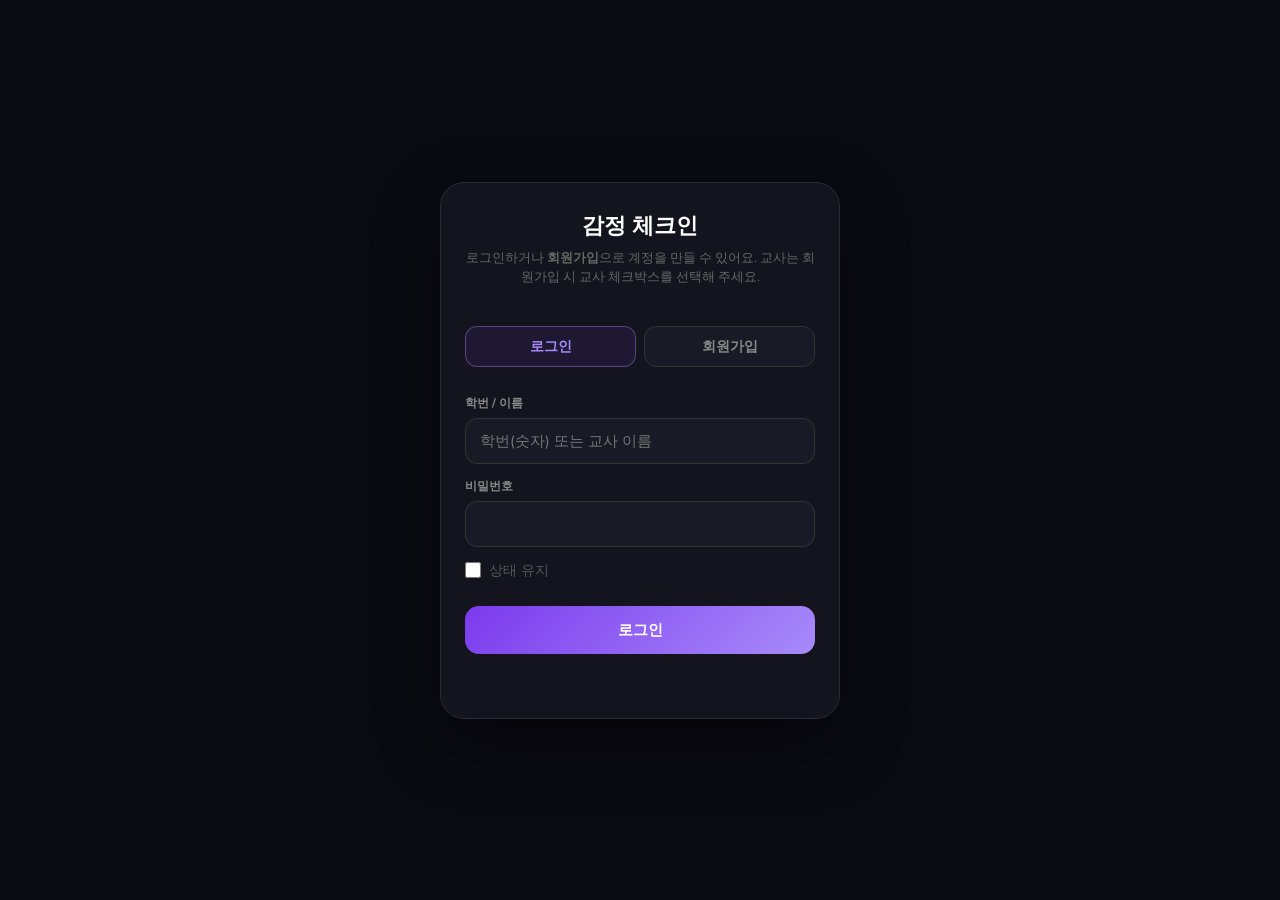
==== teacher.html @ f8d58cb2 "전체 공지하기(브로드캐스트) 기능 완전 제거 - teacher.html: 전체 공지하기 탭·패널·모바일 탭 제거 - index.html: 학생 앱 배너 HTML 제거 - stora" ====
<!DOCTYPE html>
<html lang="ko" class="teacher-page">
<head>
  <meta charset="UTF-8">
  <meta name="viewport" content="width=device-width, initial-scale=1.0, viewport-fit=cover">
  <title>교사 대시보드 - 감정 체크인</title>
  <link rel="icon" href="data:image/svg+xml,%3Csvg xmlns='http://www.w3.org/2000/svg' viewBox='0 0 32 32'%3E%3Ctext y='26' font-size='24'%3E📊%3C/text%3E%3C/svg%3E">
  <script>
    (function () {
      try {
        if (localStorage.getItem('emotion-checkin-teacher-theme') === 'light') {
          document.documentElement.setAttribute('data-teacher-theme', 'light');
        }
      } catch (e) {}
    })();
  </script>
  <link rel="stylesheet" href="css/components.css">
  <link rel="stylesheet" href="css/teacher-base.css">
  <link rel="stylesheet" href="css/teacher-responsive.css">
  <link rel="stylesheet" href="css/teacher-insight.css">
  <link rel="stylesheet" href="css/teacher-auth.css">
  <link rel="stylesheet" href="css/teacher-shell.css">
  <link rel="stylesheet" href="css/teacher-theme-light.css">
</head>
<body class="teacher-body">

  <div id="teacher-auth-gate" class="teacher-auth-gate">
    <div class="teacher-auth-card">
      <h1 class="teacher-auth-title">교사 대시보드</h1>
      <p class="teacher-auth-lead">교사 전용 계정으로 로그인하세요. 처음이면 <strong>회원가입</strong>으로 계정을 만든 뒤 로그인해 주세요.</p>
      <p id="teacher-auth-post-delete-hint" class="teacher-auth-msg" hidden></p>
      <div class="teacher-auth-tabs">
        <button type="button" class="teacher-auth-tab active" id="teacher-tab-login">로그인</button>
        <button type="button" class="teacher-auth-tab" id="teacher-tab-signup">회원가입</button>
      </div>
      <form id="form-teacher-login" class="teacher-auth-form" autocomplete="on">
        <label class="teacher-auth-label" for="teacher-login-userid">학번</label>
        <input class="teacher-auth-input" id="teacher-login-userid" autocomplete="username" inputmode="numeric" pattern="\d*" required>
        <label class="teacher-auth-label" for="teacher-login-password">비밀번호</label>
        <input class="teacher-auth-input" type="password" id="teacher-login-password" autocomplete="current-password" required>
        <button type="submit" class="teacher-auth-submit">로그인</button>
        <p id="teacher-auth-error-login" class="teacher-auth-msg teacher-auth-msg--error"></p>
      </form>
      <form id="form-teacher-signup" class="teacher-auth-form" style="display:none;" autocomplete="on">
        <label class="teacher-auth-label" for="teacher-signup-name">이름</label>
        <input class="teacher-auth-input" id="teacher-signup-name" maxlength="30" placeholder="예: 김선생" required>
        <label class="teacher-auth-label" for="teacher-signup-userid">학번</label>
        <input class="teacher-auth-input" id="teacher-signup-userid" maxlength="20" autocomplete="username" inputmode="numeric" pattern="\d*" placeholder="숫자만 입력" required>
        <label class="teacher-auth-label" for="teacher-signup-password">비밀번호 <span class="teacher-auth-hint">(6자 이상)</span></label>
        <input class="teacher-auth-input" type="password" id="teacher-signup-password" autocomplete="new-password" required>
        <label class="teacher-auth-label" for="teacher-signup-password2">비밀번호 확인</label>
        <input class="teacher-auth-input" type="password" id="teacher-signup-password2" autocomplete="new-password" required>
        <button type="submit" class="teacher-auth-submit">회원가입</button>
        <p id="teacher-auth-error-signup" class="teacher-auth-msg teacher-auth-msg--error"></p>
      </form>
    </div>
  </div>

  <div id="teacher-app-shell" class="teacher-app-shell" style="display:none;">

  <div class="teacher-app-layout">

  <header class="teacher-header">
    <div class="header-inner">
      <div>
        <h1 class="header-title">📊 감정 체크인 대시보드</h1>
        <p class="header-sub"><span id="teacher-session-label"></span><span id="teacher-class-label">2학년 3반</span> · <span id="today-date"></span></p>
        <p class="header-sync teacher-header-sync--desk">같은 브라우저의 학생 창·탭과 실시간 연동</p>
      </div>
      <div class="header-actions teacher-header-actions--desk">
        <a href="index.html" target="_blank" rel="noopener noreferrer" class="back-btn">학생 앱 ↗ 새 창</a>
      </div>
    </div>
  </header>

  <nav class="teacher-desk-tabs" aria-label="교사 메뉴 (PC)">
    <button type="button" class="teacher-desk-tab is-active" data-teacher-tab="individual" id="teacher-desk-tab-individual">학생별 보기</button>
    <button type="button" class="teacher-desk-tab" data-teacher-tab="group" id="teacher-desk-tab-group">학급 전체보기</button>
    <button type="button" class="teacher-desk-tab" data-teacher-tab="settings" id="teacher-desk-tab-settings">설정</button>
  </nav>

  <section class="summary-section teacher-summary-desk" aria-label="학급 요약">
    <div class="summary-card">
      <div class="summary-icon">👥</div>
      <div class="summary-num" data-summary-field="total">0</div>
      <div class="summary-lbl">전체 학생</div>
    </div>
    <div class="summary-card">
      <div class="summary-icon">✅</div>
      <div class="summary-num" data-summary-field="checked">0</div>
      <div class="summary-lbl">오늘 기록</div>
    </div>
    <div class="summary-card alert-card">
      <div class="summary-icon">⚠️</div>
      <div class="summary-num" data-summary-field="alert">0</div>
      <div class="summary-lbl">관심 필요</div>
    </div>
    <div class="summary-card">
      <div class="summary-icon">😊</div>
      <div class="summary-num" data-summary-field="top-emo">-</div>
      <div class="summary-lbl">오늘 최다 감정</div>
    </div>
  </section>

  <div class="teacher-panels">

    <div class="teacher-panel is-active" data-teacher-panel="individual" id="teacher-panel-individual">
      <main class="main-content">
        <section class="student-list-section">
          <div class="section-header">
            <h2 class="section-title">학생별 목록</h2>
            <select class="filter-select" id="filter-emo" onchange="filterStudents(this.value)">
              <option value="all">전체</option>
              <option value="😊">😊 기분 좋음</option>
              <option value="😐">😐 보통</option>
              <option value="😢">😢 슬픔</option>
              <option value="😡">😡 화남</option>
              <option value="😴">😴 피곤함</option>
              <option value="none">미기록</option>
            </select>
          </div>
          <p class="teacher-student-list-hint">학생 줄을 누르면 오른쪽에 상세·기록이 열려요 (모바일은 아래 시트)</p>
          <div class="student-list" id="student-list"></div>
        </section>

        <section class="detail-panel" id="detail-panel">
          <div class="detail-empty" id="detail-empty">
            <p>👈 학생을 선택하면<br>상세·기록이 나와요</p>
          </div>
          <div class="detail-content" id="detail-content" style="display:none;">
            <button type="button" class="detail-back-to-list" id="btn-back-to-student-list" aria-label="학생별 목록으로 돌아가기">← 학생별 목록</button>
            <div class="detail-header">
              <div class="detail-avatar" id="d-avatar">😊</div>
              <div>
                <h3 class="detail-name" id="d-name">-</h3>
                <p class="detail-meta" id="d-meta">-</p>
              </div>
            </div>
            <button type="button" class="insight-btn" id="btn-open-insight">📈 감정 그래프·달력 보기</button>
            <div class="detail-today">
              <p class="detail-section-lbl">오늘 감정</p>
              <div class="today-badge" id="d-today-badge">
                <span id="d-today-emo">-</span>
                <span id="d-today-label">-</span>
              </div>
              <p class="detail-record-at" id="d-today-recorded-at" hidden></p>
              <p class="detail-note" id="d-today-note"></p>
            </div>
            <div class="detail-week">
              <p class="detail-section-lbl">이번 주 감정</p>
              <div class="week-emo-row" id="d-week-row"></div>
            </div>
            <div class="detail-history">
              <p class="detail-section-lbl">최근 기록</p>
              <div id="d-history-list"></div>
            </div>
          </div>
        </section>
      </main>
    </div>

    <div class="teacher-panel" data-teacher-panel="group" id="teacher-panel-group">
      <div class="teacher-group-inner">
        <section class="summary-section teacher-summary-mobile" aria-label="학급 요약">
          <div class="summary-card">
            <div class="summary-icon">👥</div>
            <div class="summary-num" data-summary-field="total">0</div>
            <div class="summary-lbl">전체 학생</div>
          </div>
          <div class="summary-card">
            <div class="summary-icon">✅</div>
            <div class="summary-num" data-summary-field="checked">0</div>
            <div class="summary-lbl">오늘 기록</div>
          </div>
          <div class="summary-card alert-card">
            <div class="summary-icon">⚠️</div>
            <div class="summary-num" data-summary-field="alert">0</div>
            <div class="summary-lbl">관심 필요</div>
          </div>
          <div class="summary-card">
            <div class="summary-icon">😊</div>
            <div class="summary-num" data-summary-field="top-emo">-</div>
            <div class="summary-lbl">오늘 최다 감정</div>
          </div>
        </section>
        <h2 class="teacher-group-page-title">학급 전체보기</h2>
        <p class="teacher-group-page-lead">오늘 체크인 기준으로 학급 감정을 한눈에 볼 수 있어요.</p>
        <section class="teacher-group-chart-section" aria-label="오늘 감정 분포">
          <h3 class="teacher-group-section-heading">오늘 감정 분포</h3>
          <div id="teacher-group-chart" class="teacher-group-chart"></div>
        </section>
        <h3 class="teacher-group-section-heading teacher-group-list-heading">학생별 오늘 상태</h3>
        <p class="teacher-group-grid-hint">이름을 누르면 학생별 보기로 이동해요.</p>
        <div id="teacher-group-list" class="teacher-group-list" role="list"></div>
      </div>
    </div>


    <div class="teacher-panel" data-teacher-panel="settings" id="teacher-panel-settings">
      <div class="teacher-settings-inner">
        <h2 class="teacher-settings-title">설정</h2>
        <p class="teacher-settings-lead">화면·계정·학생 데이터를 관리해요. 아래에서 섹션을 고르세요.</p>
        <nav class="teacher-settings-subnav teacher-settings-subnav--segmented" aria-label="설정 하위 메뉴">
          <button type="button" class="teacher-settings-subtab is-active" data-settings-sub="app" id="teacher-settings-sub-app">앱 환경</button>
          <button type="button" class="teacher-settings-subtab" data-settings-sub="accounts" id="teacher-settings-sub-accounts">학생 계정 생성</button>
          <button type="button" class="teacher-settings-subtab" data-settings-sub="roster" id="teacher-settings-sub-roster">명단 관리</button>
        </nav>

        <div class="teacher-settings-subpanel is-active" data-settings-panel="app" id="teacher-settings-panel-app">
          <div class="teacher-settings-card teacher-settings-card--spacious">
            <p class="teacher-settings-row-title">화면 모드</p>
            <div class="teacher-settings-toggle-row">
              <span class="teacher-settings-toggle-lbl">다크 모드</span>
              <div class="toggle on" id="teacher-settings-dark-toggle" role="switch" aria-checked="true" aria-label="다크 모드"></div>
            </div>
          </div>
          <div class="teacher-settings-card teacher-settings-card--spacious">
            <p class="teacher-settings-row-title">계정</p>
            <button type="button" class="broadcast-btn ghost teacher-settings-fullbtn" id="teacher-settings-logout">로그아웃</button>
            <p class="teacher-settings-sub" style="margin-top:16px;">계정을 지우면 이 브라우저의 <strong>교사 계정·학급·명단 수정·공지</strong>가 함께 없어져요. 학생 앱의 다른 학생 계정·기록은 그대로예요.</p>
            <label class="teacher-roster-label" for="teacher-delete-account-password" style="margin-top:12px;">비밀번호 확인</label>
            <input type="password" class="teacher-roster-input" id="teacher-delete-account-password" autocomplete="current-password" placeholder="현재 비밀번호" style="max-width:320px;">
            <button type="button" class="broadcast-btn ghost teacher-settings-fullbtn" id="teacher-delete-account-btn" style="margin-top:12px;border-color:#f87171;color:#fca5a5;">교사 계정 영구 삭제</button>
            <p id="teacher-delete-account-msg" class="teacher-auth-msg teacher-auth-msg--error" style="margin-top:10px;"></p>
          </div>
          <div class="teacher-settings-card teacher-settings-card--spacious">
            <p class="teacher-settings-row-title">앱</p>
            <a href="index.html" target="_blank" rel="noopener noreferrer" class="back-btn teacher-settings-fullbtn">학생 앱 열기 ↗</a>
            <p class="teacher-settings-sub teacher-settings-version">버전 1.0.0</p>
          </div>
        </div>

        <div class="teacher-settings-subpanel" data-settings-panel="accounts" id="teacher-settings-panel-accounts">
          <h3 class="teacher-manage-title teacher-settings-section-title">학생 계정 생성</h3>
          <p class="teacher-manage-hint">학생 앱에서 쓸 학번·비밀번호와 프로필을 정합니다. 저장은 이 브라우저에만 되며, 학생 앱과 같은 브라우저를 쓰면 바로 로그인할 수 있어요.</p>
          <div class="teacher-manage-card teacher-manage-card--spacious">
            <form id="form-teacher-create-student-account" class="teacher-roster-form teacher-settings-form" autocomplete="off">
              <div class="teacher-field teacher-field--full">
                <label class="teacher-roster-label" for="teacher-acct-name">이름 <span class="teacher-roster-req">*</span></label>
                <input class="teacher-roster-input" id="teacher-acct-name" maxlength="30" placeholder="홍길동" required>
              </div>
              <div class="teacher-settings-field-grid teacher-settings-field-grid--2">
                <div class="teacher-field">
                  <label class="teacher-roster-label" for="teacher-acct-grade">학년 <span class="teacher-roster-req">*</span></label>
                  <input class="teacher-roster-input" id="teacher-acct-grade" maxlength="40" placeholder="예: 2학년" required>
                </div>
                <div class="teacher-field">
                  <label class="teacher-roster-label" for="teacher-acct-class">반 <span class="teacher-roster-req">*</span></label>
                  <input class="teacher-roster-input" id="teacher-acct-class" maxlength="20" placeholder="예: 3반" required>
                </div>
              </div>
              <div class="teacher-field teacher-field--full">
                <label class="teacher-roster-label" for="teacher-acct-student-number">번호(자리·출석번호) <span class="teacher-roster-req">*</span> <span class="teacher-roster-opt">학년·반을 정한 뒤, 반에서 쓰는 번호예요.</span></label>
                <input class="teacher-roster-input" id="teacher-acct-student-number" maxlength="20" placeholder="예: 15 또는 15번" required>
              </div>
              <div class="teacher-field teacher-field--full">
                <label class="teacher-roster-label" for="teacher-acct-userid">학번 <span class="teacher-roster-req">*</span></label>
                <input class="teacher-roster-input" id="teacher-acct-userid" maxlength="20" autocomplete="username" inputmode="numeric" pattern="\d*" placeholder="숫자만 입력" required>
              </div>
              <div class="teacher-settings-field-grid teacher-settings-field-grid--2">
                <div class="teacher-field">
                  <label class="teacher-roster-label" for="teacher-acct-password">비밀번호 <span class="teacher-roster-req">*</span> <span class="teacher-roster-opt">(6자 이상)</span></label>
                  <input class="teacher-roster-input" type="password" id="teacher-acct-password" autocomplete="new-password" required>
                </div>
                <div class="teacher-field">
                  <label class="teacher-roster-label" for="teacher-acct-password2">비밀번호 확인 <span class="teacher-roster-req">*</span></label>
                  <input class="teacher-roster-input" type="password" id="teacher-acct-password2" autocomplete="new-password" required>
                </div>
              </div>
              <p id="teacher-acct-error" class="teacher-auth-msg teacher-auth-msg--error" role="status"></p>
              <div class="teacher-roster-actions teacher-roster-actions--end">
                <button type="submit" class="broadcast-btn" id="teacher-acct-submit">계정 만들기</button>
              </div>
            </form>
          </div>
        </div>

        <div class="teacher-settings-subpanel" data-settings-panel="roster" id="teacher-settings-panel-roster">
          <nav class="teacher-settings-subnav teacher-settings-subnav--segmented teacher-roster-subnav" aria-label="명단 관리 하위 메뉴">
            <button type="button" class="teacher-settings-subtab is-active" data-roster-sub="class-room" id="teacher-roster-sub-class">학급 생성</button>
            <button type="button" class="teacher-settings-subtab" data-roster-sub="roster" id="teacher-roster-sub-roster">명단</button>
          </nav>

          <div class="teacher-roster-subpanel is-active" data-roster-panel="class-room" id="teacher-roster-panel-class-room">
            <div class="teacher-settings-card teacher-settings-card--spacious teacher-class-room-card">
              <p class="teacher-settings-row-title">학급 만들기</p>
              <p class="teacher-settings-sub">학급 이름과 <strong>6자리 코드</strong>가 생겨요. 코드를 학생에게 알려 주면, 학생 앱 <strong>설정</strong>에서 같은 코드로 연결할 수 있어요. (데이터는 이 브라우저에만 있어요 — 선생님·학생 창을 <strong>같은 브라우저</strong>로 쓰는 경우에만 맞아요.)</p>
              <div id="teacher-class-room-create">
                <label class="teacher-roster-label" for="teacher-class-name-input">학급 이름</label>
                <input class="teacher-roster-input" id="teacher-class-name-input" maxlength="40" placeholder="예: 2학년 3반" autocomplete="off">
                <div class="teacher-roster-actions" style="margin-top:14px;">
                  <button type="button" class="broadcast-btn" id="teacher-class-create-btn">학급 만들기</button>
                </div>
              </div>
              <div id="teacher-class-room-active" style="display:none;">
                <p class="teacher-class-room-line"><span class="teacher-class-room-k">학급 이름</span> <strong id="teacher-class-room-name"></strong></p>
                <p class="teacher-class-room-k" style="margin-top:14px;">학급 코드</p>
                <div class="teacher-class-code-box" id="teacher-class-room-code" aria-live="polite"></div>
                <div class="teacher-class-room-actions">
                  <button type="button" class="broadcast-btn" id="teacher-class-copy-btn">코드 복사</button>
                  <button type="button" class="broadcast-btn ghost" id="teacher-class-regenerate-btn">코드 새로 만들기</button>
                  <button type="button" class="broadcast-btn ghost" id="teacher-class-remove-btn">학급 없애기</button>
                </div>
              </div>
              <p id="teacher-class-room-msg" class="teacher-auth-msg" style="margin-top:12px;"></p>
            </div>
          </div>

          <div class="teacher-roster-subpanel" data-roster-panel="roster" id="teacher-roster-panel-roster">
            <h2 class="teacher-roster-class-page-title" id="teacher-roster-class-page-title">학급 미설정</h2>
            <p class="teacher-manage-hint">교사가 추가한 학생은 이 브라우저에만 저장돼요. JSON 명단 학생은 수정하거나 대시보드에서 숨길 수 있어요. 로그인 계정이 있는 학생은 <strong>학생 계정 생성</strong> 탭에서 관리하는 것을 권장해요.</p>
            <div class="teacher-manage-card teacher-manage-card--spacious">
              <form id="teacher-roster-form" class="teacher-roster-form teacher-settings-form" autocomplete="off">
                <p class="teacher-roster-manual-heading teacher-roster-manual-heading--in-card" aria-label="수동으로 학생 추가">수동추가</p>
                <div class="teacher-field teacher-field--full">
                  <label class="teacher-roster-label" for="teacher-roster-userid">학번 <span class="teacher-roster-opt">(선택)</span></label>
                  <input class="teacher-roster-input" id="teacher-roster-userid" maxlength="20" placeholder="숫자만 입력" inputmode="numeric" pattern="\d*" autocomplete="off">
                </div>
                <div class="teacher-field teacher-field--full">
                  <label class="teacher-roster-label" for="teacher-roster-name">이름 <span class="teacher-roster-req">*</span></label>
                  <input class="teacher-roster-input" id="teacher-roster-name" maxlength="30" required placeholder="이름">
                </div>
                <div class="teacher-settings-field-grid teacher-settings-field-grid--2">
                  <div class="teacher-field">
                    <label class="teacher-roster-label" for="teacher-roster-grade">학년</label>
                    <input class="teacher-roster-input" id="teacher-roster-grade" maxlength="40" placeholder="예: 2학년">
                  </div>
                  <div class="teacher-field">
                    <label class="teacher-roster-label" for="teacher-roster-class">반</label>
                    <input class="teacher-roster-input" id="teacher-roster-class" maxlength="20" placeholder="예: 3반">
                  </div>
                </div>
                <div class="teacher-field teacher-field--full">
                  <label class="teacher-roster-label" for="teacher-roster-number">학번 <span class="teacher-roster-opt">(자리·출석번호)</span></label>
                  <input class="teacher-roster-input" id="teacher-roster-number" maxlength="20" placeholder="예: 15 또는 15번">
                </div>
                <div class="teacher-roster-actions teacher-roster-actions--end">
                  <button type="submit" class="broadcast-btn" id="teacher-roster-submit">학생 추가</button>
                  <button type="button" class="broadcast-btn ghost" id="teacher-roster-cancel-edit">취소</button>
                </div>
              </form>
            </div>
            <div style="display:flex;align-items:center;justify-content:space-between;margin-top:24px;margin-bottom:8px;">
              <h3 class="teacher-manage-subtitle" style="margin:0;">현재 명단</h3>
              <button type="button" id="teacher-roster-reset-btn" class="broadcast-btn ghost" style="border-color:#f87171;color:#fca5a5;font-size:12px;padding:6px 12px;">명단 초기화</button>
            </div>
            <div class="teacher-manage-list teacher-manage-list--spacious" id="teacher-manage-list"></div>

            <div class="teacher-manage-card teacher-manage-card--spacious" style="margin-top:20px;">
              <h3 class="teacher-manage-title teacher-settings-section-title" style="margin-bottom:14px;">학생 비밀번호 변경</h3>
              <form id="form-teacher-change-student-pw" class="teacher-roster-form teacher-settings-form" autocomplete="off">
                <div class="teacher-settings-row">
                  <label class="teacher-roster-label" for="teacher-pw-change-userid">학번 <span class="teacher-roster-req">*</span></label>
                  <input class="teacher-roster-input" id="teacher-pw-change-userid" maxlength="20" inputmode="numeric" pattern="\d*" placeholder="숫자만 입력" required>
                </div>
                <div class="teacher-settings-row">
                  <label class="teacher-roster-label" for="teacher-pw-change-name">이름 <span class="teacher-roster-req">*</span></label>
                  <input class="teacher-roster-input" id="teacher-pw-change-name" maxlength="30" placeholder="홍길동" required>
                </div>
                <div class="teacher-settings-row">
                  <label class="teacher-roster-label" for="teacher-pw-change-new">새 비밀번호 <span class="teacher-roster-req">*</span> <span class="teacher-roster-opt">(6자 이상)</span></label>
                  <input class="teacher-roster-input" type="password" id="teacher-pw-change-new" autocomplete="new-password" required>
                </div>
                <div class="teacher-settings-row">
                  <label class="teacher-roster-label" for="teacher-pw-change-new2">새 비밀번호 확인 <span class="teacher-roster-req">*</span></label>
                  <input class="teacher-roster-input" type="password" id="teacher-pw-change-new2" autocomplete="new-password" required>
                </div>
                <p id="teacher-pw-change-msg" class="teacher-auth-msg" role="status"></p>
                <div class="teacher-roster-actions teacher-roster-actions--end">
                  <button type="submit" class="broadcast-btn" id="teacher-pw-change-submit">비밀번호 변경</button>
                </div>
              </form>
            </div>
          </div>
        </div>
      </div>
    </div>

  </div><!-- /.teacher-panels -->

  <nav class="teacher-mobile-tabbar" aria-label="교사 메뉴 (모바일)">
    <button type="button" class="teacher-mtab is-active" data-teacher-tab="individual" id="teacher-mtab-individual" aria-label="학생별 보기">
      <span class="teacher-mtab-ico" aria-hidden="true">👤</span>
      <span class="teacher-mtab-lbl">학생별</span>
    </button>
    <button type="button" class="teacher-mtab" data-teacher-tab="group" id="teacher-mtab-group" aria-label="학급 전체보기">
      <span class="teacher-mtab-ico" aria-hidden="true">👥</span>
      <span class="teacher-mtab-lbl">학급</span>
    </button>
    <button type="button" class="teacher-mtab" data-teacher-tab="settings" id="teacher-mtab-settings" aria-label="설정">
      <span class="teacher-mtab-ico" aria-hidden="true">⚙️</span>
      <span class="teacher-mtab-lbl">설정</span>
    </button>
  </nav>

  </div><!-- /.teacher-app-layout -->

  <button type="button" class="detail-mobile-backdrop" id="detail-mobile-backdrop" aria-label="상세 닫기" tabindex="-1"></button>

  <div id="insight-overlay" class="insight-overlay" style="display:none;" role="dialog" aria-modal="true" aria-labelledby="insight-title" onclick="closeInsightModal()">
    <div class="insight-modal" id="insight-modal-box" onclick="event.stopPropagation()">
      <div class="insight-modal-head">
        <h2 id="insight-title" class="insight-modal-title">감정 보기</h2>
        <button type="button" class="insight-close" id="insight-close" aria-label="닫기">×</button>
      </div>
      <div class="insight-modal-body">
        <section class="insight-block">
          <h3 class="insight-block-title">감정 분포</h3>
          <p class="insight-block-desc">전체 기록에서 감정별 비율이에요.</p>
          <div id="insight-graph" class="insight-graph"></div>
        </section>
        <section class="insight-block">
          <h3 class="insight-block-title">달력</h3>
          <p class="insight-block-desc">날짜를 누르면 그날 메모를 볼 수 있어요.</p>
          <div class="insight-cal-nav">
            <button type="button" class="insight-cal-nav-btn" id="insight-cal-prev" aria-label="이전 달">◀</button>
            <span id="insight-cal-label" class="insight-cal-label">—</span>
            <button type="button" class="insight-cal-nav-btn" id="insight-cal-next" aria-label="다음 달">▶</button>
          </div>
          <div class="insight-cal-weekdays" aria-hidden="true">
            <span>일</span><span>월</span><span>화</span><span>수</span><span>목</span><span>금</span><span>토</span>
          </div>
          <div id="insight-calendar" class="insight-calendar"></div>
          <div id="insight-day-detail" class="insight-day-detail">
            <p class="insight-day-placeholder">날짜를 선택해 주세요</p>
          </div>
        </section>
      </div>
    </div>
  </div>

  </div><!-- /teacher-app-shell -->

  <script src="js/core/paths.js"></script>
  <script src="js/core/api.js"></script>
  <script src="js/core/cross-tab.js"></script>
  <script src="js/core/storage.js"></script>
  <script src="js/core/student-accounts.js"></script>
  <script src="js/teacher/teacher-data.js"></script>
  <script src="js/teacher/teacher-theme.js"></script>
  <script src="js/teacher/teacher-app.js"></script>
  <script src="js/teacher/teacher-class-room.js"></script>
  <script src="js/teacher/teacher-roster.js"></script>
  <script src="js/teacher/teacher-auth.js"></script>
</body>
</html>
---- css/components.css ----
/* ===========================
   css/components.css
   카드, 버튼, 네비게이션 등 부품 스타일
=========================== */

/* 오늘 감정 큰 카드 */
.big-card {
  background: linear-gradient(135deg, #1e1e2e, #252535);
  border-radius: 24px;
  padding: 20px;
  margin-bottom: 14px;
  border: 1px solid #2e2e42;
}

.big-card .emo-row {
  display: flex;
  align-items: center;
  gap: 14px;
}

.big-emo {
  font-size: 52px;
  line-height: 1;
}

.emo-info h2 {
  font-size: 18px;
  font-weight: 800;
  color: #fff;
  margin: 0 0 4px;
}

.emo-info p {
  font-size: 12px;
  color: #888;
  margin: 0;
}

.emo-tag {
  display: inline-block;
  background: #2e2e42;
  color: #aaa;
  font-size: 11px;
  border-radius: 8px;
  padding: 3px 10px;
  margin-top: 8px;
}

/* 최근 기록 카드 */
.log-card {
  background: #1a1a26;
  border-radius: 16px;
  padding: 14px;
  margin-bottom: 10px;
  border: 1px solid #252535;
  display: flex;
  align-items: center;
  gap: 12px;
}

.log-emo {
  font-size: 28px;
  flex-shrink: 0;
}

.log-info {
  flex: 1;
}

.log-info .log-title {
  font-size: 14px;
  font-weight: 700;
  color: #e8e8f0;
  margin: 0 0 2px;
}

.log-info .log-sub {
  font-size: 12px;
  color: #666;
  margin: 0;
}

.log-time {
  font-size: 11px;
  color: #555;
  text-align: right;
}

/* 기록 목록 아이템 */
.hist-item {
  background: #1a1a26;
  border-radius: 16px;
  padding: 14px 16px;
  margin-bottom: 10px;
  border: 1px solid #252535;
  display: flex;
  align-items: center;
  gap: 12px;
}

.hist-date {
  font-size: 10px;
  color: #666;
  background: #22223a;
  padding: 3px 8px;
  border-radius: 8px;
  white-space: nowrap;
}

/* 통계 카드 */
.stat-card {
  background: #1a1a26;
  border-radius: 20px;
  padding: 18px;
  margin-bottom: 14px;
  border: 1px solid #252535;
}

.stat-title {
  font-size: 13px;
  font-weight: 700;
  color: #888;
  margin: 0 0 14px;
}

.stats-row {
  display: flex;
  gap: 10px;
  margin-bottom: 14px;
}

.stats-mini {
  flex: 1;
  background: #1e1e2e;
  border-radius: 14px;
  padding: 14px;
  text-align: center;
  border: 1px solid #252535;
}

/* 주간 차트 */
.week-bars {
  display: flex;
  align-items: flex-end;
  gap: 6px;
  height: 70px;
}

.bar-wrap {
  flex: 1;
  display: flex;
  flex-direction: column;
  align-items: center;
  gap: 4px;
  height: 100%;
  justify-content: flex-end;
}

.bar {
  width: 100%;
  border-radius: 6px 6px 0 0;
}

.bar-lbl {
  font-size: 10px;
  color: #666;
}

/* 감정 비율 바 */
.ratio-row {
  display: flex;
  align-items: center;
  gap: 10px;
  margin-bottom: 10px;
}

.ratio-emo {
  font-size: 18px;
  width: 28px;
  text-align: center;
}

.ratio-bar-bg {
  flex: 1;
  height: 8px;
  background: #2a2a38;
  border-radius: 4px;
  overflow: hidden;
}

.ratio-bar-fill {
  height: 100%;
  border-radius: 4px;
  transition: width 0.5s ease;
}

.ratio-pct {
  font-size: 12px;
  color: #888;
  min-width: 30px;
  text-align: right;
}

.stat-cal-desc {
  font-size: 11px;
  color: #666;
  line-height: 1.4;
  margin: -8px 0 12px;
}

/* 통계 — 감정 달력 */
.student-cal-nav {
  display: flex;
  align-items: center;
  justify-content: space-between;
  margin-bottom: 8px;
}

.student-cal-nav-btn {
  padding: 6px 12px;
  border: 1px solid #333;
  border-radius: 10px;
  background: #252535;
  color: #ccc;
  font-size: 12px;
  cursor: pointer;
  font-family: 'Nunito', sans-serif;
}

.student-cal-nav-btn:active {
  background: #333;
}

.student-cal-label {
  font-size: 14px;
  font-weight: 800;
  color: #e8e8f0;
}

.student-cal-weekdays {
  display: grid;
  grid-template-columns: repeat(7, 1fr);
  gap: 3px;
  margin-bottom: 4px;
  text-align: center;
  font-size: 9px;
  font-weight: 700;
  color: #555;
}

.student-cal-grid {
  display: grid;
  grid-template-columns: repeat(7, 1fr);
  gap: 3px;
}

.student-cal-cell {
  aspect-ratio: 1;
  min-height: 0;
  min-width: 0;
  border: 1px solid #252535;
  border-radius: 8px;
  background: #1e1e2e;
  display: flex;
  flex-direction: column;
  align-items: center;
  justify-content: center;
  gap: 1px;
  padding: 2px;
  cursor: pointer;
  font-family: 'Nunito', sans-serif;
  color: inherit;
}

.student-cal-cell:hover:not(.student-cal-out):not(.student-cal-disabled) {
  border-color: #a78bfa66;
  background: #252038;
}

.student-cal-cell.student-cal-out {
  background: transparent;
  border-color: transparent;
  cursor: default;
  pointer-events: none;
}

.student-cal-cell.student-cal-disabled {
  cursor: default;
  opacity: 0.45;
}

.student-cal-cell.student-cal-today {
  border-color: #a78bfa88;
}

.student-cal-cell.student-cal-selected {
  border-color: #a78bfa;
  background: #1e1832;
}

.student-cal-cell .student-cal-daynum {
  font-size: 9px;
  font-weight: 700;
  color: #888;
}

.student-cal-cell .student-cal-emo {
  font-size: 14px;
  line-height: 1;
}

.student-day-detail {
  margin-top: 12px;
  padding: 12px;
  background: #16161f;
  border-radius: 14px;
  border: 1px solid #252535;
  min-height: 56px;
}

.student-day-placeholder {
  font-size: 12px;
  color: #555;
  margin: 0;
  text-align: center;
  padding: 6px 0;
}

.student-day-head {
  font-size: 12px;
  font-weight: 800;
  color: #a78bfa;
  margin: 0 0 10px;
}

.student-day-entry {
  padding: 8px 0;
  border-bottom: 1px solid #252535;
}

.student-day-entry:last-child {
  border-bottom: none;
  padding-bottom: 0;
}

.student-day-entry-top {
  display: flex;
  align-items: center;
  gap: 6px;
  margin-bottom: 2px;
}

.student-day-entry-emo {
  font-size: 18px;
}

.student-day-entry-label {
  font-size: 12px;
  font-weight: 700;
  color: #e8e8f0;
}

.student-day-entry-time {
  font-size: 10px;
  color: #555;
  margin-left: auto;
}

.student-day-entry-note {
  font-size: 11px;
  color: #888;
  line-height: 1.4;
  margin: 0;
  padding-left: 24px;
}

.student-day-empty {
  font-size: 12px;
  color: #666;
  margin: 0;
  text-align: center;
}

/* 하단 네비게이션 */
.nav-bar {
  height: 70px;
  background: #14141e;
  border-top: 1px solid #1e1e2e;
  display: flex;
  align-items: center;
  justify-content: space-around;
  padding: 0 8px;
  flex-shrink: 0;
}

.nav-btn {
  display: flex;
  flex-direction: column;
  align-items: center;
  gap: 3px;
  background: none;
  border: none;
  cursor: pointer;
  padding: 8px 10px;
  border-radius: 12px;
  flex: 1;
}

.nav-btn .icon {
  font-size: 20px;
}

.nav-btn .label {
  font-size: 10px;
  font-weight: 600;
  color: #555;
}

.nav-btn.active .label {
  color: #a78bfa;
}

.nav-center {
  width: 52px;
  height: 52px;
  border-radius: 50%;
  background: linear-gradient(135deg, #a78bfa, #7c3aed);
  display: flex;
  align-items: center;
  justify-content: center;
  font-size: 26px;
  cursor: pointer;
  border: none;
  box-shadow: 0 4px 20px rgba(167, 139, 250, 0.4);
  flex-shrink: 0;
  line-height: 1;
}

/* 모달 */
.modal-overlay {
  display: none;
  position: absolute;
  inset: 0;
  background: rgba(0, 0, 0, 0.7);
  z-index: 100;
  align-items: flex-end;
  border-radius: 44px;
  overflow: hidden;
}

.modal-overlay.open {
  display: flex;
}

.modal {
  background: #16161f;
  border-radius: 28px 28px 0 0;
  padding: 24px 20px 32px;
  width: 100%;
}

.modal-handle {
  width: 36px;
  height: 4px;
  background: #333;
  border-radius: 2px;
  margin: 0 auto 20px;
}

.modal-title {
  font-size: 18px;
  font-weight: 800;
  color: #fff;
  margin: 0 0 20px;
  text-align: center;
}

.emo-picker {
  display: flex;
  justify-content: space-around;
  margin-bottom: 20px;
}

.emo-opt {
  font-size: 36px;
  cursor: pointer;
  padding: 10px;
  border-radius: 14px;
  border: 2px solid transparent;
  background: none;
}

.emo-opt.selected {
  border-color: #a78bfa;
  background: #1e1832;
}

.note-input {
  width: 100%;
  background: #1e1e2c;
  border: 1px solid #2a2a3e;
  border-radius: 14px;
  color: #e8e8f0;
  font-family: 'Nunito', sans-serif;
  font-size: 14px;
  padding: 12px 14px;
  resize: none;
  outline: none;
}

.note-input::placeholder {
  color: #555;
}

.save-btn {
  width: 100%;
  background: linear-gradient(135deg, #a78bfa, #7c3aed);
  color: #fff;
  font-family: 'Nunito', sans-serif;
  font-size: 15px;
  font-weight: 800;
  border: none;
  border-radius: 16px;
  padding: 15px;
  cursor: pointer;
  margin-top: 14px;
}

/* 설정 화면 */
.set-section {
  background: #1a1a26;
  border-radius: 20px;
  padding: 18px;
  margin-bottom: 12px;
  border: 1px solid #252535;
}

.set-row {
  display: flex;
  align-items: center;
  justify-content: space-between;
  padding: 10px 0;
  border-bottom: 1px solid #252535;
}

.set-row:last-child {
  border-bottom: none;
}

.set-label {
  font-size: 14px;
  color: #ccc;
  font-weight: 600;
}

.set-sub {
  font-size: 12px;
  color: #666;
}

/* 토글 스위치 — OFF: 어두운 트랙·회색 손잡이 / ON: 보라 트랙·흰 손잡이 */
.toggle {
  width: 52px;
  height: 30px;
  border-radius: 15px;
  position: relative;
  cursor: pointer;
  flex-shrink: 0;
  box-sizing: border-box;
  background: #252532;
  border: 2px solid #4b4b5c;
  box-shadow: inset 0 2px 5px rgba(0, 0, 0, 0.45);
  transition: background 0.22s ease, border-color 0.22s ease, box-shadow 0.22s ease;
}

.toggle.on {
  background: linear-gradient(180deg, #a78bfa 0%, #6d28d9 55%, #5b21b6 100%);
  border-color: #c4b5fd;
  box-shadow:
    inset 0 1px 0 rgba(255, 255, 255, 0.28),
    0 0 0 1px rgba(124, 58, 237, 0.45),
    0 2px 10px rgba(109, 40, 217, 0.35);
}

.toggle::after {
  content: '';
  position: absolute;
  top: 50%;
  left: 3px;
  width: 22px;
  height: 22px;
  margin-top: -11px;
  background: #b8b8c8;
  border-radius: 50%;
  box-shadow: 0 2px 5px rgba(0, 0, 0, 0.4);
  transition: left 0.22s ease, background 0.22s ease, box-shadow 0.22s ease;
}

.toggle.on::after {
  left: calc(100% - 3px - 22px);
  background: #fff;
  box-shadow: 0 2px 8px rgba(0, 0, 0, 0.35);
}

.toggle:focus-visible {
  outline: 2px solid #a78bfa;
  outline-offset: 3px;
}

/* 이름 입력 */
.name-input {
  background: #252535;
  border: 1px solid #333;
  border-radius: 10px;
  color: #e8e8f0;
  font-family: 'Nunito', sans-serif;
  font-size: 14px;
  padding: 8px 12px;
  outline: none;
  width: 140px;
  text-align: right;
}

.name-input:disabled {
  opacity: 0.55;
  cursor: not-allowed;
}

/* 설정 — 매일 알림 시각 (type=time) */
.remind-time-block {
  margin-top: 4px;
  padding-top: 14px;
  border-top: 1px solid #252535;
}

.remind-time-block__label {
  display: flex;
  align-items: center;
  justify-content: space-between;
  gap: 12px;
  margin-bottom: 10px;
  font-size: 13px;
  font-weight: 700;
  color: #b8b8cc;
  font-family: 'Nunito', sans-serif;
}

.remind-time-block__badge {
  flex-shrink: 0;
  font-size: 10px;
  font-weight: 800;
  letter-spacing: 0.05em;
  padding: 4px 9px;
  border-radius: 8px;
  background: linear-gradient(180deg, #2a2438, #1e1a2e);
  color: #ddd6fe;
  border: 1px solid #a78bfa55;
}

.remind-time-block--off {
  opacity: 0.72;
}

.remind-time-block--off .remind-time-block__badge {
  opacity: 0.75;
}

.remind-time-input.name-input {
  width: 100%;
  max-width: none;
  min-height: 48px;
  padding: 12px 16px;
  font-size: 1.25rem;
  font-weight: 700;
  font-variant-numeric: tabular-nums;
  letter-spacing: 0.06em;
  border-radius: 14px;
  border-width: 2px;
  border-color: #3d3d52;
  text-align: center;
  box-sizing: border-box;
  color-scheme: dark;
  transition:
    border-color 0.2s ease,
    box-shadow 0.2s ease,
    background 0.2s ease;
}

.remind-time-input.name-input:hover:not(:disabled) {
  border-color: #5b5b72;
  background: #2a2a38;
}

.remind-time-input.name-input:focus {
  border-color: #a78bfa;
  box-shadow: 0 0 0 3px rgba(167, 139, 250, 0.28);
}

.remind-time-input.name-input::-webkit-calendar-picker-indicator {
  cursor: pointer;
  opacity: 0.9;
  padding: 4px;
  margin-left: 4px;
  border-radius: 8px;
  filter: invert(0.88) brightness(1.15);
}

.remind-time-input.name-input:hover:not(:disabled)::-webkit-calendar-picker-indicator {
  background: rgba(167, 139, 250, 0.2);
}

.profile-guard-field:disabled {
  opacity: 0.55;
  cursor: not-allowed;
}

.set-profile-unlock-row {
  display: flex;
  gap: 8px;
  align-items: stretch;
  margin-top: 6px;
}

.set-profile-unlock-row .name-input {
  flex: 1;
  width: auto;
  min-width: 0;
  text-align: left;
}

.profile-unlock-btn {
  flex-shrink: 0;
  padding: 8px 16px;
  border-radius: 10px;
  border: none;
  background: linear-gradient(135deg, #7c3aed, #a78bfa);
  color: #fff;
  font-weight: 700;
  font-size: 13px;
  cursor: pointer;
  font-family: 'Nunito', sans-serif;
}

/* 아바타 */
.avatar-circle {
  width: 60px;
  height: 60px;
  border-radius: 50%;
  background: linear-gradient(135deg, #a78bfa, #7c3aed);
  display: flex;
  align-items: center;
  justify-content: center;
  font-size: 28px;
  margin: 0 auto 8px;
}

/* 교사 화면에서 보낸 메시지 (홈 상단) */
.teacher-banner {
  margin-bottom: 14px;
}

.teacher-banner-inner {
  position: relative;
  background: linear-gradient(135deg, #1e1832, #252035);
  border: 1px solid #a78bfa44;
  border-radius: 16px;
  padding: 12px 36px 12px 14px;
}

.teacher-banner-label {
  display: block;
  font-size: 11px;
  font-weight: 800;
  color: #a78bfa;
  text-transform: uppercase;
  letter-spacing: 0.06em;
  margin-bottom: 4px;
}

.teacher-banner-text {
  font-size: 14px;
  color: #e8e8f0;
  line-height: 1.45;
  margin: 0;
}

.teacher-banner-close {
  position: absolute;
  top: 8px;
  right: 8px;
  width: 28px;
  height: 28px;
  border: none;
  border-radius: 8px;
  background: #ffffff14;
  color: #aaa;
  font-size: 18px;
  line-height: 1;
  cursor: pointer;
}

.teacher-banner-close:hover {
  background: #ffffff22;
  color: #fff;
}

/* 다른 창·탭 연동 안내 (설정) */
.sync-hint {
  font-size: 11px;
  color: #666;
  line-height: 1.5;
  padding: 8px 0 4px;
  margin: 0;
  border-bottom: 1px solid #252535;
}

.sync-hint strong {
  color: #a78bfa;
  font-weight: 700;
}

/* 로그인 / 회원가입 */
.auth-gate {
  position: fixed;
  inset: 0;
  z-index: 2000;
  display: flex;
  align-items: center;
  justify-content: center;
  padding: 24px;
  background: #0a0a12;
}

.auth-card {
  width: 100%;
  max-width: 400px;
  max-height: calc(100vh - 48px);
  overflow-y: auto;
  background: #14141e;
  border: 1px solid #2a2a35;
  border-radius: 24px;
  padding: 28px 24px 32px;
  box-shadow: 0 24px 64px rgba(0, 0, 0, 0.45);
}

.auth-title {
  font-size: 22px;
  font-weight: 800;
  color: #fff;
  text-align: center;
  margin: 0 0 8px;
}

.auth-lead {
  font-size: 13px;
  color: #666;
  text-align: center;
  line-height: 1.5;
  margin: 0 0 20px;
}

.auth-tabs {
  display: flex;
  gap: 8px;
  margin-bottom: 20px;
}

.auth-tab {
  flex: 1;
  padding: 10px;
  border: 1px solid #333;
  border-radius: 12px;
  background: #1a1a26;
  color: #888;
  font-size: 14px;
  font-weight: 700;
  font-family: 'Nunito', sans-serif;
  cursor: pointer;
}

.auth-tab.active {
  border-color: #a78bfa66;
  background: #1e1832;
  color: #a78bfa;
}

.auth-form {
  display: flex;
  flex-direction: column;
  gap: 6px;
}

.auth-label {
  font-size: 12px;
  font-weight: 700;
  color: #888;
  margin-top: 8px;
}

.auth-hint {
  font-weight: 600;
  color: #555;
}

.auth-input {
  width: 100%;
  padding: 12px 14px;
  border-radius: 12px;
  border: 1px solid #333;
  background: #1a1a26;
  color: #e8e8f0;
  font-size: 15px;
  font-family: 'Nunito', sans-serif;
  outline: none;
  box-sizing: border-box;
}

.auth-input:focus {
  border-color: #a78bfa88;
}

.auth-submit {
  margin-top: 16px;
  width: 100%;
  padding: 14px;
  border: none;
  border-radius: 14px;
  background: linear-gradient(135deg, #7c3aed, #a78bfa);
  color: #fff;
  font-size: 15px;
  font-weight: 800;
  font-family: 'Nunito', sans-serif;
  cursor: pointer;
}

.auth-submit:hover {
  filter: brightness(1.06);
}

.auth-check-label {
  display: flex;
  align-items: center;
  gap: 8px;
  font-size: 14px;
  color: var(--text-secondary, #555);
  margin: 8px 0 4px;
  cursor: pointer;
  user-select: none;
}
.auth-check-label input[type="checkbox"] {
  width: 16px;
  height: 16px;
  cursor: pointer;
  accent-color: var(--accent, #4f8ef7);
}

.auth-msg {
  font-size: 12px;
  min-height: 18px;
  margin: 8px 0 0;
  line-height: 1.4;
}

.auth-msg--error {
  color: #f472b6;
}

/* 삭제 완료 등 안내 (에러 클래스 제거 시 상속색이 검정이 되지 않도록) */
.auth-msg--info {
  color: #c4b8dc;
  font-weight: 600;
}

.auth-input--code {
  font-weight: 800;
  letter-spacing: 0.12em;
  text-transform: uppercase;
}

/* 홈 상단 이름 */
.home-display-name {
  font-size: 26px;
  font-weight: 800;
  color: #fff;
  margin: 4px 0 2px;
  letter-spacing: -0.02em;
}

.home-class-badge {
  font-size: 13px;
  font-weight: 700;
  color: #a5b4fc;
  margin: 0 0 6px;
  padding: 6px 12px;
  display: inline-block;
  border-radius: 999px;
  background: #1e1832;
  border: 1px solid #3730a355;
}

.settings-class-linked {
  font-size: 13px;
  font-weight: 700;
  color: #a5b4fc;
  margin: 8px 0 0;
  padding: 10px 12px;
  border-radius: 12px;
  background: #1e1832;
  border: 1px solid #3730a355;
}

.empty-state-hint {
  color: #555;
  font-size: 13px;
  text-align: center;
  margin: 0;
}

.set-text-muted {
  color: #888;
}

.set-text-arrow {
  color: #555;
}

.set-text-version {
  color: #555;
}
---- css/teacher-base.css ----
﻿/* ===========================
   css/teacher-base.css
   교사 대시보드 — 리셋·헤더·요약·목록·상세(기록) 기본 스타일
   로드 순서: base → responsive → insight → auth → shell → teacher-theme-light
=========================== */

@import url('https://fonts.googleapis.com/css2?family=Nunito:wght@400;600;700;800&display=swap');

/* fixed 패널에 transform 애니메이션을 쓰면 일부 브라우저에서 위치가 어긋날 수 있어 opacity만 사용 */
@keyframes teacherDetailSheetUp {
  from {
    opacity: 0;
  }
  to {
    opacity: 1;
  }
}

* {
  margin: 0;
  padding: 0;
  box-sizing: border-box;
}

html.teacher-page {
  -webkit-text-size-adjust: 100%;
  text-size-adjust: 100%;
}

html.teacher-page,
body.teacher-body {
  width: 100%;
  max-width: 100%;
  overflow-x: hidden;
}

html.teacher-page:not([data-teacher-theme='light']) {
  color-scheme: dark;
}

/* body: 학생 앱과 달리 flex 중앙 정렬 없음 */
body.teacher-body {
  background: #0b0b14;
  color: #f1f5f9;
  display: block;
  min-height: 100vh;
  min-height: 100dvh;
  padding: 0 0 max(40px, env(safe-area-inset-bottom, 0px));
  margin: 0;
  font-family: 'Nunito', sans-serif;
}

.teacher-app-shell {
  width: 100%;
  max-width: 100%;
}

/* 헤더 */
.teacher-header {
  background: #111118;
  border-bottom: 1px solid #2a2a3c;
  padding: calc(16px + env(safe-area-inset-top, 0px)) 0 16px;
  margin-bottom: 24px;
}

.header-inner {
  max-width: 1100px;
  margin: 0 auto;
  padding-left: max(24px, env(safe-area-inset-left, 0px));
  padding-right: max(24px, env(safe-area-inset-right, 0px));
  display: flex;
  align-items: flex-start;
  justify-content: space-between;
  gap: 16px;
  flex-wrap: wrap;
}

.header-title {
  font-size: 20px;
  font-weight: 800;
  color: #fff;
  margin: 0 0 4px;
}

.header-sub {
  font-size: 13px;
  color: #94a3b8;
  margin: 0;
}

.header-sync {
  font-size: 11px;
  color: #c4b5fd;
  margin: 6px 0 0;
  font-weight: 600;
}

.back-btn {
  font-size: 13px;
  color: #a78bfa;
  text-decoration: none;
  background: #1e1832;
  border: 1px solid #a78bfa44;
  border-radius: 10px;
  padding: 8px 14px;
  font-weight: 700;
  transition: background 0.2s;
}

.back-btn:hover {
  background: #2a2048;
}

/* 상세 패널 상단: 학생 앱 홈 메시지 */
.broadcast-in-detail {
  margin-bottom: 20px;
  padding-bottom: 18px;
  border-bottom: 1px solid #252535;
  flex-shrink: 0;
}

.broadcast-in-detail .broadcast-hint {
  font-size: 12px;
  margin-bottom: 10px;
}

.broadcast-in-detail .broadcast-input {
  min-width: 0;
}

.broadcast-hint {
  font-size: 12px;
  color: #9ca3af;
  margin: 0 0 10px;
  line-height: 1.5;
}

.broadcast-row {
  display: flex;
  flex-wrap: wrap;
  gap: 10px;
  align-items: center;
}

.broadcast-input {
  flex: 1;
  min-width: 200px;
  padding: 10px 14px;
  border-radius: 12px;
  border: 1px solid #333;
  background: #1a1a26;
  color: #e8e8f0;
  font-size: 14px;
  font-family: 'Nunito', sans-serif;
  outline: none;
}

.broadcast-input::placeholder {
  color: #555;
}

.broadcast-btn {
  font-size: 13px;
  font-weight: 700;
  color: #fff;
  background: #5b4a9e;
  border: none;
  border-radius: 12px;
  padding: 10px 16px;
  cursor: pointer;
  font-family: 'Nunito', sans-serif;
}

.broadcast-btn:hover {
  background: #6f5cb8;
}

.broadcast-btn.ghost {
  background: #252535;
  color: #aaa;
}

.broadcast-btn.ghost:hover {
  background: #333;
  color: #ccc;
}

/* 요약 카드 4개 */
.summary-section {
  max-width: 1100px;
  margin: 0 auto 24px;
  padding-left: max(24px, env(safe-area-inset-left, 0px));
  padding-right: max(24px, env(safe-area-inset-right, 0px));
  display: grid;
  grid-template-columns: repeat(4, 1fr);
  gap: 14px;
}

.summary-card {
  background: #16161f;
  border: 1px solid #2a2a3d;
  border-radius: 18px;
  padding: 20px 16px;
  text-align: center;
}

.summary-card.alert-card {
  border-color: #f472b644;
  background: #1e1626;
}

.summary-icon {
  font-size: 24px;
  margin-bottom: 8px;
}

.summary-num {
  font-size: 32px;
  font-weight: 800;
  color: #a78bfa;
  margin-bottom: 4px;
}

.alert-card .summary-num {
  color: #f472b6;
}

.summary-lbl {
  font-size: 12px;
  color: #9ca3af;
}

/* 메인 2컬럼 레이아웃 */
.main-content {
  max-width: 1100px;
  margin: 0 auto;
  padding-left: max(24px, env(safe-area-inset-left, 0px));
  padding-right: max(24px, env(safe-area-inset-right, 0px));
  display: grid;
  grid-template-columns: 340px 1fr;
  gap: 20px;
}

/* 왼쪽: 학생 목록 섹션 */
.student-list-section {
  background: #16161f;
  border: 1px solid #2a2a3d;
  border-radius: 20px;
  padding: 20px;
  height: fit-content;
}

.section-header {
  display: flex;
  align-items: center;
  justify-content: space-between;
  margin-bottom: 16px;
}

.section-title {
  font-size: 15px;
  font-weight: 800;
  color: #fff;
  margin: 0;
}

.teacher-student-list-hint {
  display: none;
}

.filter-select {
  background: #252535;
  border: 1px solid #333;
  border-radius: 8px;
  color: #ccc;
  font-size: 12px;
  padding: 6px 10px;
  outline: none;
  cursor: pointer;
  font-family: 'Nunito', sans-serif;
}

/* 모바일: 상단 이름 버튼 → 개인정보 시트 */
.detail-profile-trigger {
  display: none;
  width: 100%;
  align-items: center;
  gap: 12px;
  padding: 14px 16px;
  margin-bottom: 16px;
  border: 1px solid #3d3d52;
  border-radius: 14px;
  background: #16161f;
  cursor: pointer;
  font-family: 'Nunito', sans-serif;
  text-align: left;
  color: #e8e8f0;
  transition: background 0.15s, border-color 0.15s;
}

.detail-profile-trigger:hover {
  background: #1e1e2a;
  border-color: #a78bfa44;
}

.detail-profile-trigger:focus-visible {
  outline: 2px solid #a78bfa;
  outline-offset: 2px;
}

.detail-profile-trigger-emo {
  font-size: 32px;
  line-height: 1;
  flex-shrink: 0;
}

.detail-profile-trigger-text {
  flex: 1;
  min-width: 0;
  display: flex;
  flex-direction: column;
  gap: 2px;
}

.detail-profile-trigger-name {
  font-size: 16px;
  font-weight: 800;
  color: #fff;
}

.detail-profile-trigger-hint {
  font-size: 11px;
  color: #a8a8bc;
  font-weight: 600;
}

.detail-profile-trigger-chevron {
  font-size: 22px;
  color: #a78bfa;
  font-weight: 300;
  flex-shrink: 0;
  line-height: 1;
}

.detail-back-to-list {
  display: none;
}

.detail-profile-stack {
  display: block;
}

.detail-profile-modal-backdrop {
  display: none;
}

.detail-profile-stack-inner {
  position: relative;
}

.detail-profile-modal-head {
  display: none;
  align-items: center;
  justify-content: space-between;
  margin-bottom: 16px;
  padding-bottom: 12px;
  border-bottom: 1px solid #252535;
}

.detail-profile-modal-title {
  font-size: 16px;
  font-weight: 800;
  color: #fff;
}

.detail-profile-modal-close {
  width: 40px;
  height: 40px;
  border: none;
  border-radius: 12px;
  background: #252535;
  color: #ccc;
  font-size: 22px;
  line-height: 1;
  cursor: pointer;
  font-family: 'Nunito', sans-serif;
}

.detail-profile-modal-close:hover {
  background: #333;
  color: #fff;
}

/* 학생 카드 */
.student-card {
  display: flex;
  align-items: center;
  gap: 12px;
  padding: 12px;
  border-radius: 14px;
  cursor: pointer;
  transition: background 0.15s;
  margin-bottom: 6px;
}

.student-card:hover {
  background: #252535;
}

.student-card.active {
  background: #1e1832;
  border: 1px solid #a78bfa44;
}

.student-card.no-record {
  opacity: 0.5;
}

.s-emo {
  font-size: 28px;
  flex-shrink: 0;
  width: 38px;
  text-align: center;
}

.s-info {
  flex: 1;
}

.s-name {
  font-size: 14px;
  font-weight: 700;
  color: #e8e8f0;
  margin: 0 0 2px;
}

.s-name-meta {
  font-weight: 500;
  font-size: 12px;
  color: #a8a8bc;
}

.s-sub {
  font-size: 12px;
  color: #9ca3af;
  margin: 0;
}

.s-alert {
  font-size: 16px;
}

/* 오른쪽: 상세 패널 */
.detail-panel {
  background: #1a1a26;
  border: 1px solid #252535;
  border-radius: 20px;
  padding: 24px;
  min-height: 500px;
}

.detail-empty {
  height: 100%;
  min-height: 400px;
  display: flex;
  align-items: center;
  justify-content: center;
  color: #444;
  font-size: 15px;
  text-align: center;
  line-height: 1.8;
}

/* 상세 헤더 */
.detail-header {
  display: flex;
  align-items: center;
  gap: 16px;
  margin-bottom: 24px;
  padding-bottom: 20px;
  border-bottom: 1px solid #252535;
}

.detail-avatar {
  font-size: 40px;
  width: 56px;
  height: 56px;
  background: #252535;
  border-radius: 16px;
  display: flex;
  align-items: center;
  justify-content: center;
}

.detail-name {
  font-size: 18px;
  font-weight: 800;
  color: #fff;
  margin: 0 0 4px;
}

.detail-meta {
  font-size: 13px;
  color: #9ca3af;
  margin: 0;
}

.detail-edit-open-btn {
  width: 100%;
  margin-bottom: 16px;
  padding: 11px 16px;
  border: 1px solid #3d3d52;
  border-radius: 12px;
  background: #1a1a26;
  color: #c4b5fd;
  font-size: 14px;
  font-weight: 700;
  font-family: 'Nunito', sans-serif;
  cursor: pointer;
  transition: background 0.2s, border-color 0.2s;
}

.detail-edit-open-btn:hover {
  background: #252535;
  border-color: #a78bfa66;
}

.detail-edit-section {
  margin-bottom: 20px;
  padding: 16px;
  background: #16161f;
  border-radius: 14px;
  border: 1px solid #252535;
}

.detail-edit-hint {
  font-size: 12px;
  color: #9ca3af;
  margin: 0 0 14px;
  line-height: 1.5;
}

.detail-edit-label {
  display: block;
  font-size: 11px;
  font-weight: 700;
  color: #a8a8bc;
  margin: 10px 0 6px;
  text-transform: uppercase;
  letter-spacing: 0.4px;
}

.detail-edit-input {
  width: 100%;
  padding: 10px 12px;
  border-radius: 10px;
  border: 1px solid #2e2e40;
  background: #0f0f16;
  color: #e8e8f0;
  font-size: 14px;
  font-family: 'Nunito', sans-serif;
}

.detail-edit-input:focus {
  outline: none;
  border-color: #a78bfa88;
}

.detail-save-btn {
  margin-top: 16px;
  width: 100%;
  padding: 11px 16px;
  border: none;
  border-radius: 12px;
  background: linear-gradient(135deg, #7c3aed, #a78bfa);
  color: #fff;
  font-size: 14px;
  font-weight: 800;
  font-family: 'Nunito', sans-serif;
  cursor: pointer;
  transition: opacity 0.2s;
}

.detail-save-btn:hover:not(:disabled) {
  opacity: 0.92;
}

.detail-save-btn:disabled {
  opacity: 0.65;
  cursor: wait;
}

/* 오늘 감정 */
.detail-today {
  margin-bottom: 24px;
}

.detail-section-lbl {
  font-size: 12px;
  font-weight: 700;
  color: #9ca3af;
  text-transform: uppercase;
  letter-spacing: 0.5px;
  margin: 0 0 10px;
}

.today-badge {
  display: inline-flex;
  align-items: center;
  gap: 8px;
  background: #252535;
  border-radius: 12px;
  padding: 10px 16px;
  margin-bottom: 8px;
}

.today-badge span:first-child {
  font-size: 24px;
}

.today-badge span:last-child {
  font-size: 14px;
  font-weight: 700;
  color: #e8e8f0;
}

.detail-record-at {
  font-size: 12px;
  color: #9ca3af;
  margin: 0 0 8px;
  font-weight: 600;
}

.detail-note {
  font-size: 13px;
  color: #a8a8bc;
  font-style: italic;
  margin: 0;
  padding: 8px 12px;
  background: #16161f;
  border-radius: 10px;
  border-left: 3px solid #a78bfa44;
}

/* 이번 주 감정 */
.detail-week {
  margin-bottom: 24px;
}

.week-emo-row {
  display: flex;
  gap: 8px;
}

.week-emo-item {
  flex: 1;
  text-align: center;
  background: #252535;
  border-radius: 10px;
  padding: 8px 4px;
}

.week-emo-item .w-emo {
  font-size: 20px;
  display: block;
}

.week-emo-item .w-day {
  font-size: 10px;
  color: #9ca3af;
  display: block;
  margin-top: 4px;
}

/* 최근 기록 */
.d-log-item {
  display: flex;
  align-items: center;
  gap: 10px;
  padding: 10px 0;
  border-bottom: 1px solid #1e1e2e;
}

.d-log-item:last-child {
  border-bottom: none;
}

.d-log-emo {
  font-size: 22px;
  flex-shrink: 0;
}

.d-log-info {
  flex: 1;
}

.d-log-label {
  font-size: 13px;
  font-weight: 700;
  color: #e8e8f0;
  margin: 0 0 2px;
}

.d-log-note {
  font-size: 12px;
  color: #9ca3af;
  margin: 0;
}

.d-log-date {
  font-size: 11px;
  color: #7c7c92;
}
---- css/teacher-responsive.css ----
﻿/* css/teacher-responsive.css — 미디어쿼리·모바일 상세 시트 */

/* ─── 넓은 PC: 여유 레이아웃 ─── */
@media (min-width: 1280px) {
  .header-inner,
  .summary-section,
  .main-content {
    max-width: 1320px;
  }

  .main-content {
    grid-template-columns: minmax(300px, 380px) 1fr;
    gap: 28px;
  }
}

@media (min-width: 1536px) {
  .header-inner,
  .summary-section,
  .main-content {
    max-width: 1480px;
  }
}

/* ─── 태블릿: 요약 2열, 메인 1열 ─── */
@media (max-width: 900px) {
  .teacher-header {
    margin-bottom: 18px;
  }

  .header-inner {
    flex-direction: column;
    align-items: stretch;
  }

  .header-actions {
    justify-content: stretch;
    width: 100%;
  }

  .header-actions .back-btn {
    flex: 1;
    min-height: 44px;
    display: inline-flex;
    align-items: center;
    justify-content: center;
    text-align: center;
  }

  .summary-section {
    grid-template-columns: repeat(2, 1fr);
    gap: 12px;
  }

  .main-content {
    grid-template-columns: 1fr;
    gap: 16px;
  }

  .teacher-student-list-hint {
    display: block;
    font-size: 11px;
    color: #a8a8bc;
    line-height: 1.45;
    margin: -8px 0 12px;
    font-weight: 600;
  }

  .detail-mobile-backdrop {
    display: none;
    position: fixed;
    inset: 0;
    z-index: 4190;
    margin: 0;
    padding: 0;
    border: none;
    background: rgba(0, 0, 0, 0.52);
    cursor: pointer;
    -webkit-tap-highlight-color: transparent;
  }

  .detail-mobile-backdrop.is-visible {
    display: block;
  }

  .detail-panel {
    display: none !important;
    min-height: 0;
    scroll-margin-top: 12px;
  }

  .detail-panel.detail-panel--sheet-open {
    display: block !important;
    position: fixed;
    left: 0;
    right: 0;
    bottom: 0;
    top: auto;
    z-index: 4200;
    max-height: min(90dvh, 92vh);
    margin: 0 auto;
    width: 100%;
    max-width: 100%;
    border-radius: 20px 20px 0 0;
    overflow-x: hidden;
    overflow-y: auto;
    -webkit-overflow-scrolling: touch;
    padding: 20px max(20px, env(safe-area-inset-right, 0px))
      max(24px, env(safe-area-inset-bottom, 0px)) max(20px, env(safe-area-inset-left, 0px));
    box-shadow: 0 -16px 48px rgba(0, 0, 0, 0.5);
    animation: teacherDetailSheetUp 0.25s ease;
  }

  .detail-back-to-list {
    display: flex;
    align-items: center;
    width: 100%;
    margin-bottom: 16px;
    padding: 12px 14px;
    border: 1px solid #3d3d52;
    border-radius: 12px;
    background: #252535;
    color: #c4b5fd;
    font-size: 14px;
    font-weight: 700;
    font-family: 'Nunito', sans-serif;
    cursor: pointer;
    transition: background 0.15s, border-color 0.15s;
  }

  .detail-back-to-list:hover {
    background: #2e2e42;
    border-color: #a78bfa44;
  }

  .detail-back-to-list:focus-visible {
    outline: 2px solid #a78bfa;
    outline-offset: 2px;
  }

  .detail-empty {
    min-height: 200px;
  }

  .section-header {
    flex-direction: column;
    align-items: stretch;
    gap: 10px;
  }

  .filter-select {
    width: 100%;
    min-height: 44px;
    padding: 10px 12px;
    font-size: 16px;
  }

  .student-list-section {
    max-height: min(52vh, 520px);
    display: flex;
    flex-direction: column;
    min-height: 0;
  }

  .student-list-section .section-header {
    flex-shrink: 0;
  }

  .student-list {
    overflow-y: auto;
    -webkit-overflow-scrolling: touch;
    flex: 1;
    min-height: 0;
    padding-right: 2px;
  }

  .student-card {
    min-height: 48px;
    padding: 14px 12px;
    justify-content: space-between;
    cursor: pointer;
    -webkit-tap-highlight-color: rgba(167, 139, 250, 0.15);
  }

  .student-card:focus-visible {
    outline: 2px solid #a78bfa;
    outline-offset: 2px;
  }

  .student-card .s-emo,
  .student-card .s-sub {
    display: none !important;
  }

  .s-name-text {
    font-family: 'Nunito', sans-serif;
    font-size: 15px;
    font-weight: 800;
    color: #fff;
  }

  .s-name-row {
    display: flex;
    align-items: center;
    gap: 8px;
    flex-wrap: wrap;
    flex: 1;
    min-width: 0;
  }

  .s-name-row .s-num {
    color: #9ca3af;
    font-size: 12px;
    font-weight: 400;
  }

  .broadcast-row {
    flex-direction: column;
    align-items: stretch;
  }

  .broadcast-input,
  .broadcast-textarea {
    min-width: 0;
    width: 100%;
    min-height: 44px;
    font-size: 16px;
  }

  .broadcast-textarea {
    min-height: 120px;
  }

  .teacher-broadcast-actions {
    flex-direction: column;
    align-items: stretch;
  }

  .teacher-broadcast-actions .broadcast-btn {
    width: 100%;
    min-height: 44px;
  }

  .broadcast-btn {
    width: 100%;
    min-height: 44px;
  }

  .detail-edit-input {
    font-size: 16px;
  }

  .insight-btn,
  .detail-edit-open-btn,
  .detail-save-btn {
    min-height: 44px;
  }

  .detail-profile-trigger {
    display: flex;
  }

  .detail-profile-stack:not(.is-open) {
    display: none !important;
  }

  .detail-profile-stack.is-open {
    display: flex !important;
    flex-direction: column;
    justify-content: flex-end;
    position: fixed;
    inset: 0;
    z-index: 4500;
    background: rgba(0, 0, 0, 0.55);
    padding: 0;
    padding-bottom: env(safe-area-inset-bottom, 0px);
    margin: 0;
    border: none;
    border-radius: 0;
  }

  .detail-profile-stack.is-open .detail-profile-modal-backdrop {
    display: block;
    flex: 1 1 auto;
    min-height: 56px;
    width: 100%;
    border: none;
    background: transparent;
    cursor: pointer;
    padding: 0;
    margin: 0;
  }

  .detail-profile-stack.is-open .detail-profile-stack-inner {
    background: #1a1a26;
    border: 1px solid #2e2e42;
    border-bottom: none;
    border-radius: 20px 20px 0 0;
    padding: 20px;
    max-height: min(88vh, 100%);
    overflow-y: auto;
    -webkit-overflow-scrolling: touch;
  }

  .detail-profile-stack.is-open .detail-profile-modal-head {
    display: flex;
  }
}

@media (min-width: 901px) {
  .detail-profile-stack {
    display: block !important;
    position: static !important;
    z-index: auto !important;
    background: none !important;
    margin: 0 !important;
    padding: 0 !important;
    border: none !important;
    border-radius: 0 !important;
  }

  .detail-profile-stack-inner {
    background: transparent !important;
    border: none !important;
    border-radius: 0 !important;
    padding: 0 !important;
    max-height: none !important;
    overflow: visible !important;
  }

  .detail-profile-modal-head {
    display: none !important;
  }

  .detail-profile-modal-backdrop {
    display: none !important;
  }

  .detail-mobile-backdrop {
    display: none !important;
    pointer-events: none !important;
  }

  .detail-panel.detail-panel--sheet-open {
    position: relative !important;
    inset: auto !important;
    left: auto !important;
    right: auto !important;
    bottom: auto !important;
    z-index: auto !important;
    max-height: none !important;
    width: auto !important;
    border-radius: 20px !important;
    overflow: visible !important;
    box-shadow: none;
    animation: none !important;
    padding: 24px !important;
  }
}

/* ─── 모바일 소형 ─── */
@media (max-width: 480px) {
  .header-title {
    font-size: 17px;
    line-height: 1.3;
  }

  .header-sub {
    font-size: 12px;
  }

  .summary-section {
    gap: 10px;
  }

  .summary-card {
    padding: 16px 10px;
  }

  .summary-num {
    font-size: 26px;
  }

  .summary-icon {
    font-size: 20px;
  }

  .detail-panel {
    padding: 18px 16px;
    border-radius: 16px;
  }

  .week-emo-row {
    flex-wrap: wrap;
    gap: 6px;
  }

  .week-emo-item {
    flex: 1 1 calc(25% - 6px);
    min-width: 56px;
  }

  .teacher-auth-card {
    padding: 22px 18px 26px;
  }

  .teacher-auth-input {
    font-size: 16px;
  }
}
---- css/teacher-insight.css ----
﻿/* css/teacher-insight.css — 감정 그래프·달력 모달 */

/* 상세 패널: 그래프·달력 열기 */
.insight-btn {
  width: 100%;
  margin-bottom: 20px;
  padding: 12px 16px;
  border: 1px solid #a78bfa44;
  border-radius: 14px;
  background: #1e1832;
  color: #c4b5fd;
  font-size: 14px;
  font-weight: 700;
  font-family: 'Nunito', sans-serif;
  cursor: pointer;
  transition: background 0.2s, border-color 0.2s;
}

.insight-btn:hover {
  background: #2a2048;
  border-color: #a78bfa88;
}

/* 감정 그래프·달력 모달 */
.insight-overlay {
  position: fixed;
  inset: 0;
  z-index: 5000;
  background: rgba(0, 0, 0, 0.72);
  display: flex;
  align-items: center;
  justify-content: center;
  padding: 20px;
  overflow-y: auto;
}

.insight-modal {
  width: 100%;
  max-width: 520px;
  max-height: calc(100vh - 40px);
  overflow: hidden;
  display: flex;
  flex-direction: column;
  background: #14141e;
  border: 1px solid #2a2a3a;
  border-radius: 20px;
  box-shadow: 0 24px 80px rgba(0, 0, 0, 0.55);
}

.insight-modal-head {
  display: flex;
  align-items: center;
  justify-content: space-between;
  padding: 18px 20px;
  border-bottom: 1px solid #252535;
  flex-shrink: 0;
}

.insight-modal-title {
  font-size: 17px;
  font-weight: 800;
  color: #fff;
  margin: 0;
  padding-right: 12px;
}

.insight-close {
  width: 40px;
  height: 40px;
  border: none;
  border-radius: 12px;
  background: #252535;
  color: #aaa;
  font-size: 22px;
  line-height: 1;
  cursor: pointer;
  flex-shrink: 0;
}

.insight-close:hover {
  background: #333;
  color: #fff;
}

.insight-modal-body {
  padding: 18px 20px 24px;
  overflow-y: auto;
}

.insight-block {
  margin-bottom: 28px;
}

.insight-block:last-child {
  margin-bottom: 0;
}

.insight-block-title {
  font-size: 14px;
  font-weight: 800;
  color: #a78bfa;
  margin: 0 0 4px;
}

.insight-block-desc {
  font-size: 12px;
  color: #9ca3af;
  margin: 0 0 14px;
  line-height: 1.4;
}

.insight-graph {
  display: flex;
  flex-direction: column;
  gap: 10px;
}

.insight-graph-row {
  display: flex;
  align-items: center;
  gap: 10px;
}

.insight-graph-emo {
  font-size: 22px;
  width: 36px;
  text-align: center;
  flex-shrink: 0;
}

.insight-graph-bar-wrap {
  flex: 1;
  height: 28px;
  background: #14141c;
  border-radius: 8px;
  overflow: hidden;
  border: 1px solid #2e2e42;
  box-shadow: inset 0 1px 0 rgba(0, 0, 0, 0.35);
}

.insight-graph-bar {
  height: 100%;
  border-radius: 7px;
  min-width: 4px;
  transition: width 0.35s ease;
  box-shadow: inset 0 -1px 0 rgba(0, 0, 0, 0.15);
}

.insight-graph-count {
  font-size: 12px;
  font-weight: 700;
  color: #a1a1b0;
  width: 32px;
  text-align: right;
  flex-shrink: 0;
}

.insight-graph-empty {
  font-size: 13px;
  color: #a8a8bc;
  text-align: center;
  padding: 20px 0;
}

.insight-cal-nav {
  display: flex;
  align-items: center;
  justify-content: space-between;
  margin-bottom: 12px;
}

.insight-cal-nav-btn {
  padding: 8px 14px;
  border: 1px solid #333;
  border-radius: 10px;
  background: #252535;
  color: #ccc;
  font-size: 14px;
  cursor: pointer;
  font-family: 'Nunito', sans-serif;
}

.insight-cal-nav-btn:hover {
  background: #333;
  color: #fff;
}

.insight-cal-label {
  font-size: 15px;
  font-weight: 800;
  color: #e8e8f0;
}

.insight-cal-weekdays {
  display: grid;
  grid-template-columns: repeat(7, 1fr);
  gap: 4px;
  margin-bottom: 6px;
  text-align: center;
  font-size: 11px;
  font-weight: 700;
  color: #555;
}

.insight-calendar {
  display: grid;
  grid-template-columns: repeat(7, 1fr);
  gap: 4px;
}

.insight-cal-cell {
  aspect-ratio: 1;
  min-height: 44px;
  border: 1px solid #252535;
  border-radius: 10px;
  background: #1a1a26;
  display: flex;
  flex-direction: column;
  align-items: center;
  justify-content: center;
  gap: 2px;
  cursor: pointer;
  padding: 4px;
  transition: border-color 0.15s, background 0.15s;
}

.insight-cal-cell:hover:not(.insight-cal-out):not(.insight-cal-disabled) {
  border-color: #a78bfa66;
  background: #1e1830;
}

.insight-cal-cell.insight-cal-out {
  background: transparent;
  border-color: transparent;
  cursor: default;
  pointer-events: none;
}

.insight-cal-cell.insight-cal-disabled {
  cursor: default;
  opacity: 0.45;
}

.insight-cal-cell.insight-cal-today {
  border-color: #a78bfa88;
}

.insight-cal-cell.insight-cal-selected {
  border-color: #a78bfa;
  background: #1e1832;
}

.insight-cal-cell .insight-cal-daynum {
  font-size: 11px;
  font-weight: 700;
  color: #a8a8bc;
}

.insight-cal-cell .insight-cal-emo {
  font-size: 18px;
  line-height: 1;
}

.insight-day-detail {
  margin-top: 16px;
  padding: 14px;
  background: #16161f;
  border-radius: 14px;
  border: 1px solid #252535;
  min-height: 72px;
}

.insight-day-placeholder {
  font-size: 13px;
  color: #555;
  margin: 0;
  text-align: center;
  padding: 8px 0;
}

.insight-day-head {
  font-size: 13px;
  font-weight: 800;
  color: #a78bfa;
  margin: 0 0 12px;
}

.insight-day-entry {
  padding: 10px 0;
  border-bottom: 1px solid #252535;
}

.insight-day-entry:last-child {
  border-bottom: none;
  padding-bottom: 0;
}

.insight-day-entry-top {
  display: flex;
  align-items: center;
  gap: 8px;
  margin-bottom: 4px;
}

.insight-day-entry-emo {
  font-size: 20px;
}

.insight-day-entry-label {
  font-size: 13px;
  font-weight: 700;
  color: #e8e8f0;
}

.insight-day-entry-time {
  font-size: 11px;
  color: #555;
  margin-left: auto;
}

.insight-day-entry-note {
  font-size: 12px;
  color: #a8a8bc;
  line-height: 1.45;
  margin: 0;
  padding-left: 28px;
}

.insight-day-empty {
  font-size: 13px;
  color: #9ca3af;
  margin: 0;
  text-align: center;
}

@media (max-width: 640px) {
  .insight-overlay {
    padding: 0;
    align-items: flex-end;
    padding-bottom: env(safe-area-inset-bottom, 0px);
  }

  .insight-modal {
    width: 100%;
    max-width: none;
    max-height: min(92dvh, 92vh);
    border-radius: 20px 20px 0 0;
    margin: 0;
  }

  .insight-modal-body {
    padding-left: max(18px, env(safe-area-inset-left, 0px));
    padding-right: max(18px, env(safe-area-inset-right, 0px));
    padding-bottom: max(24px, env(safe-area-inset-bottom, 0px));
  }

  .insight-modal-head {
    padding-left: max(20px, env(safe-area-inset-left, 0px));
    padding-right: max(20px, env(safe-area-inset-right, 0px));
  }

  .insight-cal-nav-btn {
    min-height: 44px;
    min-width: 44px;
  }
}
---- css/teacher-auth.css ----
﻿/* css/teacher-auth.css — 교사 로그인 게이트·헤더 액션 */

/* 교사 로그인·회원가입 */
.teacher-auth-gate {
  position: fixed;
  inset: 0;
  z-index: 5000;
  display: flex;
  align-items: center;
  justify-content: center;
  padding: max(24px, env(safe-area-inset-top, 0px)) max(24px, env(safe-area-inset-right, 0px))
    max(24px, env(safe-area-inset-bottom, 0px)) max(24px, env(safe-area-inset-left, 0px));
  background: #0a0a12;
  overflow-y: auto;
  -webkit-overflow-scrolling: touch;
}

.teacher-auth-card {
  width: 100%;
  max-width: 400px;
  background: #14141e;
  border: 1px solid #2a2a35;
  border-radius: 24px;
  padding: 28px 24px 32px;
  box-shadow: 0 24px 64px rgba(0, 0, 0, 0.45);
}

.teacher-auth-title {
  font-size: 22px;
  font-weight: 800;
  color: #fff;
  text-align: center;
  margin: 0 0 8px;
}

.teacher-auth-lead {
  font-size: 13px;
  color: #9ca3af;
  text-align: center;
  line-height: 1.55;
  margin: 0 0 20px;
}

.teacher-auth-lead strong {
  color: #a78bfa;
  font-weight: 700;
}

.teacher-auth-tabs {
  display: flex;
  gap: 8px;
  margin-bottom: 20px;
}

.teacher-auth-tab {
  flex: 1;
  padding: 10px;
  border: 1px solid #333;
  border-radius: 12px;
  background: #1a1a26;
  color: #a8a8bc;
  font-size: 14px;
  font-weight: 700;
  font-family: 'Nunito', sans-serif;
  cursor: pointer;
}

.teacher-auth-tab.active {
  border-color: #a78bfa66;
  background: #1e1832;
  color: #a78bfa;
}

.teacher-auth-form {
  display: flex;
  flex-direction: column;
  gap: 6px;
}

.teacher-auth-label {
  font-size: 12px;
  font-weight: 700;
  color: #a8a8bc;
  margin-top: 8px;
}

.teacher-auth-label:first-of-type {
  margin-top: 0;
}

.teacher-auth-hint {
  font-weight: 600;
  color: #555;
}

.teacher-auth-input {
  width: 100%;
  padding: 12px 14px;
  border-radius: 12px;
  border: 1px solid #333;
  background: #1a1a26;
  color: #e8e8f0;
  font-size: 14px;
  font-family: 'Nunito', sans-serif;
  outline: none;
}

.teacher-auth-input:focus {
  border-color: #a78bfa66;
}

.teacher-auth-submit {
  margin-top: 16px;
  padding: 14px;
  border: none;
  border-radius: 14px;
  background: linear-gradient(135deg, #7c3aed, #a78bfa);
  color: #fff;
  font-size: 15px;
  font-weight: 800;
  font-family: 'Nunito', sans-serif;
  cursor: pointer;
}

.teacher-auth-msg {
  font-size: 13px;
  margin: 10px 0 0;
  min-height: 1.2em;
  color: #c4c8d4;
}

.teacher-auth-msg--error {
  color: #f472b6;
}

/* 계정 삭제 후 안내 — 카드 안에서 명시 색 (상속·라이트 테마 대비) */
#teacher-auth-post-delete-hint.teacher-auth-msg {
  color: #c4b8dc;
  font-weight: 600;
  text-align: center;
  line-height: 1.45;
}

.header-actions {
  display: flex;
  flex-wrap: wrap;
  gap: 10px;
  align-items: center;
  justify-content: flex-end;
}

.teacher-logout-btn {
  text-decoration: none;
  font-family: 'Nunito', sans-serif;
}

#teacher-session-label {
  color: #a78bfa;
  font-weight: 700;
}
---- css/teacher-shell.css ----
﻿/* css/teacher-shell.css — 탭바·패널·설정·명단·학급·하단 네비 */

/* ─── PC/모바일 탭 레이아웃 ─── */
.teacher-app-layout {
  width: 100%;
  min-height: 100vh;
  min-height: 100dvh;
  position: relative;
}

.teacher-desk-tabs {
  display: none;
  flex-wrap: nowrap;
  gap: 8px;
  max-width: 1100px;
  margin: 0 auto 18px;
  padding-left: max(24px, env(safe-area-inset-left, 0px));
  padding-right: max(24px, env(safe-area-inset-right, 0px));
}

.teacher-desk-tab {
  font-family: 'Nunito', sans-serif;
  font-size: 12px;
  font-weight: 700;
  padding: 10px 12px;
  border-radius: 12px;
  border: 1px solid #34344a;
  background: #171722;
  color: #b8b8cc;
  cursor: pointer;
  transition: background 0.15s, border-color 0.15s, color 0.15s;
  flex: 1;
  min-width: 0;
  text-align: center;
  line-height: 1.25;
}

@media (min-width: 1100px) {
  .teacher-desk-tab {
    font-size: 13px;
    padding: 10px 16px;
  }
}

.teacher-desk-tab:hover {
  color: #e8e8f0;
  border-color: #a78bfa44;
}

.teacher-desk-tab.is-active {
  background: #2a2048;
  border-color: #a78bfa88;
  color: #e8e8f0;
}

.teacher-app-layout[data-active-view='settings'] .teacher-summary-desk {
  display: none !important;
}

.teacher-broadcast-panel-inner {
  max-width: 720px;
  margin: 0 auto;
  padding: 8px max(24px, env(safe-area-inset-left, 0px)) 40px
    max(24px, env(safe-area-inset-right, 0px));
}

.teacher-broadcast-panel-title {
  margin: 0 0 8px;
  font-size: 20px;
  font-weight: 800;
  color: #fff;
  font-family: 'Nunito', sans-serif;
}

.teacher-broadcast-panel-hint {
  margin: 0 0 20px !important;
  font-size: 14px !important;
  line-height: 1.65 !important;
}

.teacher-broadcast-panel-card {
  padding: 22px 24px 24px;
  border-radius: 20px;
  border: 1px solid #252535;
  background: #1a1a26;
}

.teacher-broadcast-input-label {
  display: block;
  font-size: 13px;
  font-weight: 700;
  color: #a78bfa;
  margin-bottom: 10px;
  font-family: 'Nunito', sans-serif;
}

.broadcast-textarea {
  width: 100%;
  box-sizing: border-box;
  min-height: 120px;
  padding: 14px 16px;
  margin-bottom: 16px;
  border-radius: 14px;
  border: 1px solid #333;
  background: #14141c;
  color: #e8e8f0;
  font-size: 15px;
  line-height: 1.5;
  font-family: 'Nunito', sans-serif;
  resize: vertical;
  outline: none;
}

.broadcast-textarea::placeholder {
  color: #555;
}

.broadcast-textarea:focus {
  border-color: #a78bfa88;
}

.teacher-broadcast-actions {
  display: flex;
  flex-wrap: wrap;
  gap: 10px;
  align-items: center;
}

.teacher-panels {
  width: 100%;
}

.teacher-panel {
  display: none;
  animation: teacherPanelFade 0.2s ease;
}

.teacher-panel.is-active {
  display: block;
}

@keyframes teacherPanelFade {
  from {
    opacity: 0;
  }
  to {
    opacity: 1;
  }
}

.teacher-summary-desk {
  display: grid;
}

.teacher-summary-mobile {
  display: grid;
  margin-bottom: 18px;
}

.teacher-group-inner {
  max-width: 1100px;
  margin: 0 auto;
  padding-left: max(24px, env(safe-area-inset-left, 0px));
  padding-right: max(24px, env(safe-area-inset-right, 0px));
}

.teacher-group-page-title {
  margin: 8px 0 6px;
  font-size: 18px;
  font-weight: 800;
  color: #e8e8f0;
  font-family: 'Nunito', sans-serif;
}

.teacher-group-page-lead {
  margin: 0 0 18px;
  font-size: 13px;
  color: #a8a8bc;
  line-height: 1.5;
}

.teacher-group-chart-section {
  margin-bottom: 8px;
}

.teacher-group-section-heading {
  margin: 0 0 12px;
  font-size: 14px;
  font-weight: 800;
  color: #c4b5fd;
  font-family: 'Nunito', sans-serif;
}

.teacher-group-list-heading {
  margin-top: 20px;
}

.teacher-group-grid-hint {
  font-size: 12px;
  color: #9ca3af;
  margin: 0 0 10px;
  font-weight: 600;
}

.teacher-group-chart {
  display: flex;
  flex-direction: column;
  gap: 10px;
  margin-bottom: 8px;
}

.teacher-group-chart-row {
  display: grid;
  grid-template-columns: minmax(120px, 1fr) minmax(80px, 2.2fr) 72px;
  gap: 10px;
  align-items: center;
  padding: 10px 12px;
  border-radius: 14px;
  border: 1px solid #252535;
  background: #14141c;
}

.teacher-group-chart-meta {
  display: flex;
  align-items: center;
  gap: 8px;
  min-width: 0;
}

.teacher-group-chart-emo {
  font-size: 22px;
  line-height: 1;
}

.teacher-group-chart-label {
  font-size: 13px;
  font-weight: 700;
  color: #e0e0ea;
  white-space: nowrap;
  overflow: hidden;
  text-overflow: ellipsis;
}

.teacher-group-chart-bar-wrap {
  height: 12px;
  border-radius: 999px;
  background: #252535;
  overflow: hidden;
}

.teacher-group-chart-bar-fill {
  height: 100%;
  border-radius: 999px;
  background: linear-gradient(90deg, #6d28d9, #a78bfa);
  min-width: 0;
  transition: width 0.35s ease;
}

.teacher-group-chart-count {
  font-size: 12px;
  font-weight: 800;
  color: #aaa;
  text-align: right;
  font-variant-numeric: tabular-nums;
}

.teacher-group-chart-pct {
  font-weight: 600;
  color: #9ca3af;
}

.teacher-group-list {
  display: flex;
  flex-direction: column;
  gap: 8px;
  margin-bottom: 24px;
}

.teacher-group-list-row {
  display: grid;
  grid-template-columns: 1fr auto auto auto;
  gap: 10px 12px;
  align-items: center;
  width: 100%;
  padding: 12px 14px;
  border-radius: 14px;
  border: 1px solid #252535;
  background: #1a1a26;
  cursor: pointer;
  font-family: 'Nunito', sans-serif;
  text-align: left;
  color: inherit;
  transition: border-color 0.15s, background 0.15s;
  -webkit-tap-highlight-color: rgba(167, 139, 250, 0.12);
}

.teacher-group-list-row:hover {
  border-color: #a78bfa55;
  background: #1e1e2a;
}

.teacher-group-list-row--alert {
  border-color: #f8717155;
}

.teacher-group-list-name {
  font-size: 14px;
  font-weight: 800;
  color: #fff;
  min-width: 0;
  overflow: hidden;
  text-overflow: ellipsis;
  white-space: nowrap;
}

.teacher-group-list-num {
  font-size: 12px;
  color: #9ca3af;
  justify-self: end;
}

.teacher-group-list-emo {
  font-size: 22px;
  line-height: 1;
  justify-self: end;
}

.teacher-group-list-lbl {
  font-size: 12px;
  font-weight: 700;
  color: #9ca3af;
  justify-self: end;
  max-width: 88px;
  overflow: hidden;
  text-overflow: ellipsis;
  white-space: nowrap;
}

.teacher-group-empty {
  font-size: 13px;
  color: #9ca3af;
  padding: 20px 0;
  text-align: center;
}

@media (max-width: 560px) {
  .teacher-group-chart-row {
    grid-template-columns: 1fr;
    gap: 8px;
  }

  .teacher-group-chart-count {
    text-align: left;
  }

  .teacher-group-list-row {
    grid-template-columns: 1fr auto;
    grid-template-rows: auto auto;
  }

  .teacher-group-list-num {
    grid-column: 2;
    grid-row: 1;
  }

  .teacher-group-list-emo {
    grid-column: 1;
    grid-row: 2;
    justify-self: start;
  }

  .teacher-group-list-lbl {
    grid-column: 2;
    grid-row: 2;
    justify-self: end;
    max-width: none;
  }
}

.teacher-settings-subnav {
  display: flex;
  flex-wrap: wrap;
  gap: 8px;
  margin-bottom: 20px;
}

.teacher-settings-subtab {
  flex: 1;
  min-width: 0;
  padding: 10px 12px;
  border-radius: 12px;
  border: 1px solid #3d3d52;
  background: #1e1e28;
  color: #9ca3af;
  font-family: 'Nunito', sans-serif;
  font-size: 13px;
  font-weight: 800;
  cursor: pointer;
  -webkit-tap-highlight-color: transparent;
}

.teacher-settings-subtab:hover {
  color: #c4b5fd;
  border-color: #5b21b655;
}

.teacher-settings-subtab.is-active {
  color: #e9d5ff;
  background: rgba(167, 139, 250, 0.15);
  border-color: #7c3aed66;
}

.teacher-settings-subpanel {
  display: none;
  padding-bottom: 24px;
}

.teacher-settings-subpanel.is-active {
  display: block;
}

.teacher-roster-subnav {
  margin-bottom: 20px;
}

.teacher-roster-subpanel {
  display: none;
}

.teacher-roster-subpanel.is-active {
  display: block;
}

.teacher-roster-manual-heading {
  font-size: 13px;
  font-weight: 800;
  color: #a78bfa;
  letter-spacing: -0.01em;
  margin: 0 0 8px;
}

.teacher-roster-manual-heading--in-card {
  margin: 0 0 14px;
  padding-bottom: 12px;
  border-bottom: 1px solid #2a2a38;
  font-size: 14px;
}

.teacher-roster-class-page-title {
  font-size: clamp(1.55rem, 4.2vw, 2rem);
  font-weight: 800;
  color: #fff;
  letter-spacing: -0.03em;
  line-height: 1.2;
  margin: 0 0 16px;
}

.teacher-settings-section-title {
  margin-top: 0;
}

.teacher-manage-inner,
.teacher-settings-inner {
  max-width: min(960px, 100%);
  margin: 0 auto;
  padding: 0 max(24px, env(safe-area-inset-left, 0px)) 48px
    max(24px, env(safe-area-inset-right, 0px));
}

.teacher-settings-lead {
  font-size: 14px;
  line-height: 1.6;
  color: #b0b4c4;
  margin: 0 0 20px;
  max-width: 42em;
}

.teacher-settings-subnav--segmented {
  gap: 6px;
  padding: 6px;
  border-radius: 16px;
  background: #14141c;
  border: 1px solid #252535;
  margin-bottom: 28px;
}

.teacher-settings-subnav--segmented .teacher-settings-subtab {
  flex: 1;
  min-width: 0;
  border: none;
  background: transparent;
  padding: 12px 14px;
  font-size: 13px;
}

.teacher-settings-subnav--segmented .teacher-settings-subtab.is-active {
  background: #252535;
  border-radius: 12px;
  box-shadow: 0 1px 0 rgba(255, 255, 255, 0.04);
  border: none;
}

.teacher-settings-form {
  gap: 20px;
}

.teacher-settings-field-grid {
  display: flex;
  flex-direction: column;
  gap: 16px;
}

@media (min-width: 640px) {
  .teacher-settings-field-grid--2 {
    display: grid;
    grid-template-columns: 1fr 1fr;
    gap: 18px 20px;
    align-items: start;
  }
}

.teacher-field .teacher-roster-label {
  margin-top: 0;
  margin-bottom: 8px;
  font-size: 13px;
  color: #9ca3af;
}

.teacher-field--full {
  width: 100%;
}

.teacher-roster-input {
  width: 100%;
  box-sizing: border-box;
  min-height: 46px;
  padding: 12px 14px;
  border-radius: 12px;
  border: 1px solid #333;
  background: #14141c;
  color: #e8e8f0;
  font-size: 15px;
  font-family: 'Nunito', sans-serif;
  outline: none;
}

.teacher-roster-input:focus {
  border-color: #a78bfa88;
}

.teacher-manage-card--spacious,
.teacher-settings-card--spacious {
  padding: 26px 28px 28px;
  margin-bottom: 20px;
}

.teacher-roster-actions--end {
  justify-content: flex-end;
  margin-top: 4px;
}

.teacher-manage-list--spacious {
  gap: 12px;
}

.teacher-manage-title,
.teacher-settings-title {
  font-size: 18px;
  font-weight: 800;
  color: #fff;
  margin: 0 0 8px;
}

.teacher-manage-subtitle {
  font-size: 15px;
  font-weight: 800;
  color: #c4b5fd;
  margin: 24px 0 12px;
}

.teacher-manage-hint,
.teacher-settings-sub {
  font-size: 13px;
  color: #b0b4c4;
  line-height: 1.65;
  margin: 0 0 22px;
  max-width: 52em;
}

.teacher-settings-sub strong {
  color: #e9d5ff;
  font-weight: 800;
}

.teacher-manage-card,
.teacher-settings-card {
  background: #1a1a26;
  border: 1px solid #252535;
  border-radius: 18px;
  padding: 20px;
  margin-bottom: 14px;
}

.teacher-settings-row-title {
  font-size: 14px;
  font-weight: 800;
  color: #e8e8f0;
  margin: 0 0 6px;
}

.teacher-settings-toggle-row {
  display: flex;
  align-items: center;
  justify-content: space-between;
  gap: 16px;
  margin-top: 8px;
}

.teacher-settings-toggle-lbl {
  font-size: 14px;
  color: #aaa;
  font-weight: 600;
}

.teacher-settings-fullbtn {
  width: 100%;
  margin-top: 10px;
  text-align: center;
  box-sizing: border-box;
}

.teacher-settings-version {
  margin-top: 12px !important;
  margin-bottom: 0 !important;
}

.teacher-roster-form {
  display: flex;
  flex-direction: column;
  gap: 10px;
}

.teacher-settings-form.teacher-roster-form {
  gap: 20px;
}

.teacher-roster-label {
  font-size: 12px;
  font-weight: 700;
  color: #b8bcc8;
  margin-top: 4px;
}

.teacher-roster-opt {
  font-weight: 600;
  color: #9ca3af;
}

.teacher-roster-req {
  color: #f472b6;
}

.teacher-roster-actions {
  display: flex;
  flex-wrap: wrap;
  gap: 10px;
  margin-top: 8px;
}

/* 학급 생성 — 공통 레이아웃 (글자·배경 색은 테마별) */
.teacher-class-room-line {
  margin: 0 0 10px;
  font-size: 14px;
  line-height: 1.55;
}

.teacher-class-room-line .teacher-class-room-k,
p.teacher-class-room-k {
  display: inline-block;
  font-size: 12px;
  font-weight: 800;
  letter-spacing: -0.01em;
}

.teacher-class-code-box {
  box-sizing: border-box;
  width: 100%;
  max-width: 100%;
  margin-top: 8px;
  padding: 16px 18px;
  border-radius: 14px;
  font-family: ui-monospace, 'Cascadia Code', 'Consolas', monospace;
  font-size: clamp(1.2rem, 4.2vw, 1.65rem);
  font-weight: 800;
  letter-spacing: 0.16em;
  text-align: center;
  line-height: 1.35;
  word-break: break-all;
}

/* 다크 모드 — 학급 생성 본문·코드 (라이트는 teacher-theme-light) */
html.teacher-page:not([data-teacher-theme='light']) .teacher-class-room-line {
  color: #f3f4f6;
}

html.teacher-page:not([data-teacher-theme='light']) .teacher-class-room-line .teacher-class-room-k,
html.teacher-page:not([data-teacher-theme='light']) p.teacher-class-room-k {
  color: #e5e7eb;
}

html.teacher-page:not([data-teacher-theme='light']) .teacher-class-room-line strong,
html.teacher-page:not([data-teacher-theme='light']) #teacher-class-room-name {
  color: #ffffff;
  font-weight: 800;
}

html.teacher-page:not([data-teacher-theme='light']) .teacher-class-code-box {
  border: 1px solid #6366f1;
  background: #1e1b4b;
  color: #fffbeb;
  -webkit-text-fill-color: #fffbeb;
}

html.teacher-page:not([data-teacher-theme='light']) .teacher-class-code-box .teacher-class-code-text {
  color: #fffbeb;
  -webkit-text-fill-color: #fffbeb;
}

.teacher-class-room-actions {
  display: flex;
  flex-wrap: wrap;
  gap: 10px;
  margin-top: 16px;
}

/* 다크 모드만 — 학급 생성(활성) 글자·코드 박스 대비 (라이트는 teacher-theme-light) */
html.teacher-page:not([data-teacher-theme='light'])
  .teacher-settings-card.teacher-class-room-card
  #teacher-class-room-active {
  color: #f9fafb;
}

html.teacher-page:not([data-teacher-theme='light'])
  .teacher-settings-card.teacher-class-room-card
  #teacher-class-room-active
  .teacher-class-room-line {
  color: #f9fafb;
}

html.teacher-page:not([data-teacher-theme='light'])
  .teacher-settings-card.teacher-class-room-card
  #teacher-class-room-active
  .teacher-class-room-line
  .teacher-class-room-k,
html.teacher-page:not([data-teacher-theme='light'])
  .teacher-settings-card.teacher-class-room-card
  #teacher-class-room-active
  p.teacher-class-room-k {
  color: #e5e7eb;
}

html.teacher-page:not([data-teacher-theme='light'])
  .teacher-settings-card.teacher-class-room-card
  #teacher-class-room-active
  .teacher-class-room-line
  strong,
html.teacher-page:not([data-teacher-theme='light'])
  .teacher-settings-card.teacher-class-room-card
  #teacher-class-room-active
  #teacher-class-room-name {
  color: #ffffff;
}

html.teacher-page:not([data-teacher-theme='light'])
  .teacher-settings-card.teacher-class-room-card
  #teacher-class-room-active
  #teacher-class-room-code.teacher-class-code-box {
  color: #fffbeb;
  -webkit-text-fill-color: #fffbeb;
  background: #1e1b4b;
  border-color: #818cf8;
}

.teacher-manage-list {
  display: flex;
  flex-direction: column;
  gap: 10px;
}

.teacher-manage-empty {
  font-size: 13px;
  color: #9ca3af;
  padding: 16px;
  text-align: center;
  border: 1px dashed #333;
  border-radius: 14px;
}

.teacher-manage-row {
  display: flex;
  flex-wrap: wrap;
  align-items: center;
  justify-content: space-between;
  gap: 12px;
  padding: 14px 16px;
  border-radius: 14px;
  border: 1px solid #252535;
  background: #14141e;
}

.teacher-manage-row-main {
  flex: 1;
  min-width: 0;
}

.teacher-manage-badge {
  display: inline-block;
  font-size: 10px;
  font-weight: 800;
  padding: 2px 8px;
  border-radius: 6px;
  background: #252535;
  color: #a8a8bc;
  margin-right: 8px;
  vertical-align: middle;
}

.teacher-manage-badge--custom {
  background: #3d2a5c;
  color: #c4b5fd;
}

.teacher-manage-row-name {
  font-size: 15px;
  font-weight: 800;
  color: #fff;
}

.teacher-manage-row-meta {
  display: block;
  font-size: 12px;
  color: #9ca3af;
  margin-top: 4px;
}

.teacher-manage-row-actions {
  display: flex;
  flex-wrap: wrap;
  gap: 8px;
}

.teacher-manage-action {
  font-family: 'Nunito', sans-serif;
  font-size: 12px;
  font-weight: 700;
  padding: 8px 12px;
  border-radius: 10px;
  border: 1px solid #3d3d52;
  background: #252535;
  color: #c4b5fd;
  cursor: pointer;
}

.teacher-manage-action--danger {
  border-color: #7f1d1d55;
  color: #f87171;
}

.teacher-mobile-tabbar {
  display: none;
  position: fixed;
  left: 0;
  right: 0;
  bottom: 0;
  z-index: 4100;
  padding: 8px max(12px, env(safe-area-inset-left, 0px))
    max(8px, env(safe-area-inset-bottom, 0px)) max(12px, env(safe-area-inset-right, 0px));
  background: rgba(14, 14, 20, 0.96);
  backdrop-filter: blur(12px);
  -webkit-backdrop-filter: blur(12px);
  border-top: 1px solid #252535;
  justify-content: space-around;
  align-items: stretch;
  gap: 4px;
}

.teacher-mtab {
  flex: 1;
  min-width: 0;
  display: flex;
  flex-direction: column;
  align-items: center;
  justify-content: center;
  gap: 2px;
  padding: 6px 2px;
  border: none;
  border-radius: 12px;
  background: transparent;
  color: #9ca3af;
  font-family: 'Nunito', sans-serif;
  cursor: pointer;
  -webkit-tap-highlight-color: transparent;
}

.teacher-mtab.is-active {
  color: #c4b5fd;
  background: rgba(167, 139, 250, 0.12);
}

.teacher-mtab-ico {
  font-size: 20px;
  line-height: 1;
}

.teacher-mtab-lbl {
  font-size: 8px;
  font-weight: 800;
  letter-spacing: -0.03em;
  line-height: 1.15;
  text-align: center;
  max-width: 56px;
  white-space: normal;
}

@media (min-width: 901px) {
  .teacher-desk-tabs {
    display: flex;
  }

  .teacher-mobile-tabbar {
    display: none !important;
  }

  .teacher-summary-mobile {
    display: none !important;
  }
}

@media (max-width: 900px) {
  .teacher-summary-desk {
    display: none !important;
  }

  .teacher-mobile-tabbar {
    display: flex;
  }

  .teacher-app-layout {
    padding-bottom: calc(72px + env(safe-area-inset-bottom, 0px));
  }

  .teacher-header-sync--desk {
    display: none;
  }

  .teacher-header-actions--desk {
    display: none !important;
  }
}

/* 다크만 — 학급 생성(활성) 최종 고정 (라이트는 아래 light 블록) */
html.teacher-page:not([data-teacher-theme='light']) #teacher-class-room-active .teacher-class-room-line {
  color: #f9fafb !important;
  -webkit-text-fill-color: #f9fafb !important;
}

html.teacher-page:not([data-teacher-theme='light'])
  #teacher-class-room-active
  .teacher-class-room-line
  .teacher-class-room-k,
html.teacher-page:not([data-teacher-theme='light']) #teacher-class-room-active p.teacher-class-room-k {
  color: #e5e7eb !important;
  -webkit-text-fill-color: #e5e7eb !important;
}

html.teacher-page:not([data-teacher-theme='light']) #teacher-class-room-active #teacher-class-room-name {
  color: #ffffff !important;
  -webkit-text-fill-color: #ffffff !important;
}

html.teacher-page:not([data-teacher-theme='light'])
  #teacher-class-room-active
  #teacher-class-room-code.teacher-class-code-box {
  color: #fffbeb !important;
  -webkit-text-fill-color: #fffbeb !important;
  background-color: #1e1b4b !important;
  border-color: #818cf8 !important;
}

html.teacher-page[data-teacher-theme='light'] #teacher-class-room-active .teacher-class-room-line {
  color: #0f172a !important;
  -webkit-text-fill-color: #0f172a !important;
}

html.teacher-page[data-teacher-theme='light']
  #teacher-class-room-active
  .teacher-class-room-line
  .teacher-class-room-k,
html.teacher-page[data-teacher-theme='light'] #teacher-class-room-active p.teacher-class-room-k {
  color: #64748b !important;
  -webkit-text-fill-color: #64748b !important;
}

html.teacher-page[data-teacher-theme='light'] #teacher-class-room-active #teacher-class-room-name {
  color: #0f172a !important;
  -webkit-text-fill-color: #0f172a !important;
}

html.teacher-page[data-teacher-theme='light']
  #teacher-class-room-active
  #teacher-class-room-code.teacher-class-code-box {
  color: #5b21b6 !important;
  -webkit-text-fill-color: #5b21b6 !important;
  background-color: #f5f3ff !important;
  border-color: #c4b5fd !important;
}

html.teacher-page:not([data-teacher-theme='light']) .teacher-class-room-card {
  forced-color-adjust: none;
}

html.teacher-page:not([data-teacher-theme='light'])
  #teacher-class-room-active
  #teacher-class-room-code
  .teacher-class-code-text {
  color: #fffbeb !important;
  -webkit-text-fill-color: #fffbeb !important;
}

html.teacher-page[data-teacher-theme='light']
  #teacher-class-room-active
  #teacher-class-room-code
  .teacher-class-code-text {
  color: #5b21b6 !important;
  -webkit-text-fill-color: #5b21b6 !important;
}
---- css/teacher-theme-light.css ----
/* 교사 대시보드 라이트 테마 — html.teacher-page[data-teacher-theme="light"] */

html.teacher-page[data-teacher-theme='light'] body.teacher-body {
  background: #f1f5f9;
  color: #0f172a;
}

html.teacher-page[data-teacher-theme='light'] .teacher-auth-gate {
  background: #f1f5f9;
}

html.teacher-page[data-teacher-theme='light'] .teacher-auth-card {
  background: #fff;
  border-color: #e2e8f0;
  box-shadow: 0 24px 64px rgba(15, 23, 42, 0.08);
}

html.teacher-page[data-teacher-theme='light'] .teacher-auth-title,
html.teacher-page[data-teacher-theme='light'] .header-title,
html.teacher-page[data-teacher-theme='light'] .section-title,
html.teacher-page[data-teacher-theme='light'] .detail-name,
html.teacher-page[data-teacher-theme='light'] .insight-modal-title,
html.teacher-page[data-teacher-theme='light'] .teacher-settings-title,
html.teacher-page[data-teacher-theme='light'] .teacher-manage-title,
html.teacher-page[data-teacher-theme='light'] .teacher-roster-class-page-title {
  color: #0f172a;
}

html.teacher-page[data-teacher-theme='light'] .teacher-roster-manual-heading {
  color: #6d28d9;
}

html.teacher-page[data-teacher-theme='light'] .teacher-roster-manual-heading--in-card {
  border-bottom-color: #e2e8f0;
}

html.teacher-page[data-teacher-theme='light'] #teacher-auth-post-delete-hint.teacher-auth-msg {
  color: #475569;
}

html.teacher-page[data-teacher-theme='light'] .teacher-auth-lead,
html.teacher-page[data-teacher-theme='light'] .header-sub,
html.teacher-page[data-teacher-theme='light'] .summary-lbl,
html.teacher-page[data-teacher-theme='light'] .detail-meta,
html.teacher-page[data-teacher-theme='light'] .detail-section-lbl,
html.teacher-page[data-teacher-theme='light'] .broadcast-hint,
html.teacher-page[data-teacher-theme='light'] .teacher-student-list-hint,
html.teacher-page[data-teacher-theme='light'] .teacher-settings-sub,
html.teacher-page[data-teacher-theme='light'] .teacher-manage-hint,
html.teacher-page[data-teacher-theme='light'] .teacher-group-page-lead {
  color: #64748b;
}

html.teacher-page[data-teacher-theme='light'] .teacher-header {
  background: #fff;
  border-bottom-color: #e2e8f0;
  box-shadow: 0 1px 0 rgba(15, 23, 42, 0.04);
}

html.teacher-page[data-teacher-theme='light'] .header-sync {
  color: #6366f1;
}

html.teacher-page[data-teacher-theme='light'] .teacher-desk-tab {
  background: #fff;
  border-color: #e2e8f0;
  color: #475569;
}

html.teacher-page[data-teacher-theme='light'] .teacher-desk-tab:hover {
  background: #f8fafc;
  border-color: #cbd5e1;
  color: #334155;
}

html.teacher-page[data-teacher-theme='light'] .teacher-desk-tab.is-active {
  background: #f5f3ff;
  border-color: #a78bfa;
  color: #4c1d95;
}

html.teacher-page[data-teacher-theme='light'] .teacher-settings-subtab {
  background: #f1f5f9;
  border-color: #e2e8f0;
  color: #475569;
}

html.teacher-page[data-teacher-theme='light'] .teacher-settings-subtab:hover {
  color: #5b21b6;
  border-color: #c4b5fd;
}

html.teacher-page[data-teacher-theme='light'] .teacher-settings-subtab.is-active {
  background: #ede9fe;
  border-color: #c4b5fd;
  color: #5b21b6;
}

html.teacher-page[data-teacher-theme='light'] .summary-card,
html.teacher-page[data-teacher-theme='light'] .student-list-section,
html.teacher-page[data-teacher-theme='light'] .detail-panel,
html.teacher-page[data-teacher-theme='light'] .teacher-broadcast-panel-card,
html.teacher-page[data-teacher-theme='light'] .teacher-manage-card,
html.teacher-page[data-teacher-theme='light'] .teacher-settings-card,
html.teacher-page[data-teacher-theme='light'] .teacher-group-chart-row,
html.teacher-page[data-teacher-theme='light'] .teacher-group-list-row,
html.teacher-page[data-teacher-theme='light'] .teacher-manage-row {
  background: #fff;
  border-color: #e2e8f0;
  box-shadow: 0 1px 2px rgba(15, 23, 42, 0.04);
}

html.teacher-page[data-teacher-theme='light'] .teacher-settings-subnav--segmented {
  background: #eef2ff;
  border-color: #e0e7ff;
}

html.teacher-page[data-teacher-theme='light']
  .teacher-settings-subnav--segmented
  .teacher-settings-subtab.is-active {
  background: #fff;
  border: 1px solid #e0e7ff;
  box-shadow: 0 1px 3px rgba(99, 102, 241, 0.12);
  color: #5b21b6;
}

html.teacher-page[data-teacher-theme='light'] .teacher-settings-subnav--segmented .teacher-settings-subtab {
  color: #64748b;
}

html.teacher-page[data-teacher-theme='light']
  .teacher-settings-subnav--segmented
  .teacher-settings-subtab:hover {
  color: #5b21b6;
}

html.teacher-page[data-teacher-theme='light'] .teacher-settings-lead {
  color: #64748b;
}

html.teacher-page[data-teacher-theme='light'] .teacher-group-page-title,
html.teacher-page[data-teacher-theme='light'] .teacher-group-chart-label,
html.teacher-page[data-teacher-theme='light'] .teacher-group-list-name {
  color: #0f172a;
}

html.teacher-page[data-teacher-theme='light'] .teacher-group-section-heading {
  color: #5b21b6;
}

html.teacher-page[data-teacher-theme='light'] .teacher-group-chart-bar-wrap {
  background: #e2e8f0;
}

html.teacher-page[data-teacher-theme='light'] .teacher-group-chart-row {
  background: #f8fafc;
}

html.teacher-page[data-teacher-theme='light'] .teacher-group-list-row {
  background: #f8fafc;
}

html.teacher-page[data-teacher-theme='light'] .broadcast-btn {
  background: #5b21b6;
  color: #fff;
}

html.teacher-page[data-teacher-theme='light'] .broadcast-btn:hover {
  background: #6d28d9;
}

html.teacher-page[data-teacher-theme='light'] .broadcast-btn.ghost {
  background: #e2e8f0;
  color: #334155;
  border: 1px solid #cbd5e1;
}

html.teacher-page[data-teacher-theme='light'] .broadcast-btn.ghost:hover {
  background: #cbd5e1;
  color: #0f172a;
}

html.teacher-page[data-teacher-theme='light'] .teacher-auth-submit {
  background: #5b21b6;
  color: #fff;
}

html.teacher-page[data-teacher-theme='light'] .teacher-auth-submit:hover {
  background: #6d28d9;
}

html.teacher-page[data-teacher-theme='light'] .insight-btn {
  background: #ede9fe;
  border-color: #c4b5fd;
  color: #5b21b6;
}

html.teacher-page[data-teacher-theme='light'] .insight-btn:hover {
  background: #ddd6fe;
  border-color: #a78bfa;
}

html.teacher-page[data-teacher-theme='light'] .summary-num {
  color: #5b21b6;
}

html.teacher-page[data-teacher-theme='light'] .alert-card .summary-num {
  color: #db2777;
}

html.teacher-page[data-teacher-theme='light'] .student-card {
  background: #fff;
  border: 1px solid #e2e8f0;
}

html.teacher-page[data-teacher-theme='light'] .student-card:hover {
  background: #f8fafc;
  border-color: #cbd5e1;
}

html.teacher-page[data-teacher-theme='light'] .student-card.active {
  background: #ede9fe;
  border-color: #a78bfa;
  box-shadow: 0 0 0 1px rgba(167, 139, 250, 0.35);
}

html.teacher-page[data-teacher-theme='light'] .student-card.no-record {
  opacity: 0.72;
}

html.teacher-page[data-teacher-theme='light'] .s-name,
html.teacher-page[data-teacher-theme='light'] .s-name-text {
  color: #0f172a;
}

html.teacher-page[data-teacher-theme='light'] .s-name-meta,
html.teacher-page[data-teacher-theme='light'] .s-num {
  color: #64748b !important;
}

html.teacher-page[data-teacher-theme='light'] .s-sub {
  color: #475569;
}

html.teacher-page[data-teacher-theme='light'] .detail-empty {
  color: #64748b;
}

html.teacher-page[data-teacher-theme='light'] .detail-meta {
  color: #64748b;
}

html.teacher-page[data-teacher-theme='light'] .detail-section-lbl {
  color: #475569;
}

html.teacher-page[data-teacher-theme='light'] .detail-avatar {
  background: #ede9fe;
  border: 1px solid #e9d5ff;
}

html.teacher-page[data-teacher-theme='light'] .today-badge {
  background: #f1f5f9;
  border: 1px solid #e2e8f0;
}

html.teacher-page[data-teacher-theme='light'] .today-badge span:last-child {
  color: #0f172a;
}

html.teacher-page[data-teacher-theme='light'] .detail-record-at {
  color: #64748b;
}

html.teacher-page[data-teacher-theme='light'] .detail-note {
  background: #f8fafc;
  color: #334155;
  border-left-color: #c4b5fd;
}

html.teacher-page[data-teacher-theme='light'] .week-emo-item {
  background: #f1f5f9;
  border: 1px solid #e2e8f0;
}

html.teacher-page[data-teacher-theme='light'] .week-emo-item .w-day {
  color: #64748b;
}

html.teacher-page[data-teacher-theme='light'] .d-log-item {
  border-bottom-color: #e2e8f0;
}

html.teacher-page[data-teacher-theme='light'] .d-log-label {
  color: #0f172a;
}

html.teacher-page[data-teacher-theme='light'] .d-log-note {
  color: #475569;
}

html.teacher-page[data-teacher-theme='light'] .d-log-date {
  color: #94a3b8;
}

html.teacher-page[data-teacher-theme='light'] .detail-header {
  border-bottom-color: #e2e8f0;
}

html.teacher-page[data-teacher-theme='light'] .filter-select {
  background: #fff;
  border-color: #cbd5e1;
  color: #0f172a;
}

html.teacher-page[data-teacher-theme='light'] .filter-select:focus {
  border-color: #a78bfa;
  outline: 2px solid rgba(167, 139, 250, 0.35);
  outline-offset: 0;
}

html.teacher-page[data-teacher-theme='light'] .broadcast-input,
html.teacher-page[data-teacher-theme='light'] .broadcast-textarea,
html.teacher-page[data-teacher-theme='light'] .teacher-roster-input {
  background: #fff;
  border-color: #cbd5e1;
  color: #0f172a;
}

html.teacher-page[data-teacher-theme='light'] .broadcast-textarea:focus {
  border-color: #a78bfa;
}

html.teacher-page[data-teacher-theme='light'] .teacher-broadcast-input-label {
  color: #5b21b6;
}

html.teacher-page[data-teacher-theme='light'] .teacher-broadcast-panel-title {
  color: #0f172a;
}

html.teacher-page[data-teacher-theme='light'] .insight-modal {
  background: #fff;
  border-color: #e2e8f0;
}

html.teacher-page[data-teacher-theme='light'] .insight-modal-head {
  border-bottom-color: #e2e8f0;
}

html.teacher-page[data-teacher-theme='light'] .insight-block-title {
  color: #5b21b6;
}

html.teacher-page[data-teacher-theme='light'] .insight-block-desc {
  color: #64748b;
}

html.teacher-page[data-teacher-theme='light'] .insight-overlay {
  background: rgba(15, 23, 42, 0.45);
}

html.teacher-page[data-teacher-theme='light'] .insight-modal {
  box-shadow: 0 24px 64px rgba(15, 23, 42, 0.12);
}

html.teacher-page[data-teacher-theme='light'] .insight-close {
  background: #f1f5f9;
  color: #64748b;
}

html.teacher-page[data-teacher-theme='light'] .insight-close:hover {
  background: #e2e8f0;
  color: #0f172a;
}

html.teacher-page[data-teacher-theme='light'] .insight-graph-bar-wrap {
  background: #e2e8f0;
  border-color: #cbd5e1;
  box-shadow: inset 0 1px 2px rgba(15, 23, 42, 0.05);
}

html.teacher-page[data-teacher-theme='light'] .insight-graph-bar {
  box-shadow: none;
}

html.teacher-page[data-teacher-theme='light'] .insight-graph-count {
  color: #334155;
}

html.teacher-page[data-teacher-theme='light'] .insight-graph-empty {
  color: #64748b;
}

html.teacher-page[data-teacher-theme='light'] .insight-cal-nav-btn {
  background: #fff;
  border-color: #cbd5e1;
  color: #334155;
}

html.teacher-page[data-teacher-theme='light'] .insight-cal-nav-btn:hover {
  background: #f8fafc;
  border-color: #a78bfa;
  color: #5b21b6;
}

html.teacher-page[data-teacher-theme='light'] .insight-cal-label {
  color: #0f172a;
}

html.teacher-page[data-teacher-theme='light'] .insight-cal-weekdays {
  color: #64748b;
}

html.teacher-page[data-teacher-theme='light'] .insight-cal-cell {
  background: #fff;
  border-color: #e2e8f0;
}

html.teacher-page[data-teacher-theme='light']
  .insight-cal-cell:hover:not(.insight-cal-out):not(.insight-cal-disabled) {
  background: #f8fafc;
  border-color: #c4b5fd;
}

html.teacher-page[data-teacher-theme='light'] .insight-cal-cell.insight-cal-today {
  border-color: #a78bfa;
}

html.teacher-page[data-teacher-theme='light'] .insight-cal-cell.insight-cal-selected {
  border-color: #7c3aed;
  background: #ede9fe;
}

html.teacher-page[data-teacher-theme='light'] .insight-cal-cell .insight-cal-daynum {
  color: #475569;
}

html.teacher-page[data-teacher-theme='light'] .insight-day-detail {
  background: #f8fafc;
  border-color: #e2e8f0;
}

html.teacher-page[data-teacher-theme='light'] .insight-day-head {
  color: #5b21b6;
}

html.teacher-page[data-teacher-theme='light'] .insight-day-entry {
  border-bottom-color: #e2e8f0;
}

html.teacher-page[data-teacher-theme='light'] .insight-day-entry-label {
  color: #0f172a;
}

html.teacher-page[data-teacher-theme='light'] .insight-day-entry-time {
  color: #94a3b8;
}

html.teacher-page[data-teacher-theme='light'] .insight-day-entry-note {
  color: #475569;
}

html.teacher-page[data-teacher-theme='light'] .insight-day-placeholder,
html.teacher-page[data-teacher-theme='light'] .insight-day-empty {
  color: #64748b;
}

html.teacher-page[data-teacher-theme='light'] .teacher-group-chart-bar-fill {
  background: linear-gradient(90deg, #5b21b6, #8b5cf6);
}

html.teacher-page[data-teacher-theme='light'] .teacher-group-chart-count {
  color: #475569;
}

html.teacher-page[data-teacher-theme='light'] .teacher-group-chart-pct {
  color: #94a3b8;
}

html.teacher-page[data-teacher-theme='light'] .detail-panel.detail-panel--sheet-open {
  background: #fff;
}

html.teacher-page[data-teacher-theme='light'] .teacher-mobile-tabbar {
  background: rgba(255, 255, 255, 0.96);
  border-top-color: #e2e8f0;
}

html.teacher-page[data-teacher-theme='light'] .teacher-mtab {
  color: #64748b;
}

html.teacher-page[data-teacher-theme='light'] .teacher-mtab.is-active {
  color: #5b21b6;
}

html.teacher-page[data-teacher-theme='light'] .back-btn {
  background: #f1f5f9;
  border-color: #c4b5fd;
  color: #5b21b6;
}

html.teacher-page[data-teacher-theme='light'] .toggle:not(.on) {
  background: #e2e8f0;
  border-color: #94a3b8;
  box-shadow: inset 0 2px 4px rgba(15, 23, 42, 0.12);
}

html.teacher-page[data-teacher-theme='light'] .toggle:not(.on)::after {
  background: #fff;
  box-shadow: 0 1px 4px rgba(15, 23, 42, 0.25);
}

html.teacher-page[data-teacher-theme='light'] .toggle.on {
  border-color: #a78bfa;
  box-shadow:
    inset 0 1px 0 rgba(255, 255, 255, 0.35),
    0 0 0 1px rgba(109, 40, 217, 0.25),
    0 2px 12px rgba(109, 40, 217, 0.3);
}

@media (max-width: 900px) {
  html.teacher-page[data-teacher-theme='light'] .detail-back-to-list {
    background: #ede9fe;
    border-color: #c4b5fd;
    color: #5b21b6;
  }

  html.teacher-page[data-teacher-theme='light'] .detail-back-to-list:hover {
    background: #ddd6fe;
    border-color: #a78bfa;
  }
}

html.teacher-page[data-teacher-theme='light'] .teacher-manage-empty {
  background: #f8fafc;
  border-color: #cbd5e1;
  color: #64748b;
}

html.teacher-page[data-teacher-theme='light'] .teacher-manage-subtitle {
  color: #5b21b6;
}

html.teacher-page[data-teacher-theme='light'] .teacher-field .teacher-roster-label {
  color: #475569;
}

html.teacher-page[data-teacher-theme='light'] .teacher-roster-label {
  color: #334155;
}

html.teacher-page[data-teacher-theme='light'] .teacher-roster-opt {
  color: #64748b;
}

html.teacher-page[data-teacher-theme='light'] .teacher-settings-sub strong {
  color: #5b21b6;
}

html.teacher-page[data-teacher-theme='light'] .teacher-class-room-line {
  color: #334155;
}

html.teacher-page[data-teacher-theme='light'] .teacher-class-room-line .teacher-class-room-k,
html.teacher-page[data-teacher-theme='light'] p.teacher-class-room-k {
  color: #64748b;
}

html.teacher-page[data-teacher-theme='light'] .teacher-class-room-line strong,
html.teacher-page[data-teacher-theme='light'] #teacher-class-room-name {
  color: #0f172a;
}

html.teacher-page[data-teacher-theme='light'] .teacher-class-code-box {
  color: #5b21b6;
  background: #f5f3ff;
  border-color: #c4b5fd;
}

html.teacher-page[data-teacher-theme='light'] .teacher-class-code-box .teacher-class-code-text {
  color: #5b21b6;
  -webkit-text-fill-color: #5b21b6;
}

html.teacher-page[data-teacher-theme='light']
  .teacher-settings-card.teacher-class-room-card
  #teacher-class-room-active {
  color: #0f172a;
}

html.teacher-page[data-teacher-theme='light']
  .teacher-settings-card.teacher-class-room-card
  #teacher-class-room-active
  .teacher-class-room-line {
  color: #0f172a;
}

html.teacher-page[data-teacher-theme='light']
  .teacher-settings-card.teacher-class-room-card
  #teacher-class-room-active
  .teacher-class-room-line
  .teacher-class-room-k,
html.teacher-page[data-teacher-theme='light']
  .teacher-settings-card.teacher-class-room-card
  #teacher-class-room-active
  p.teacher-class-room-k {
  color: #64748b;
}

html.teacher-page[data-teacher-theme='light']
  .teacher-settings-card.teacher-class-room-card
  #teacher-class-room-active
  .teacher-class-room-line
  strong,
html.teacher-page[data-teacher-theme='light']
  .teacher-settings-card.teacher-class-room-card
  #teacher-class-room-active
  #teacher-class-room-name {
  color: #0f172a;
}

html.teacher-page[data-teacher-theme='light']
  .teacher-settings-card.teacher-class-room-card
  #teacher-class-room-active
  #teacher-class-room-code.teacher-class-code-box {
  color: #5b21b6;
  -webkit-text-fill-color: #5b21b6;
  background: #f5f3ff;
  border-color: #c4b5fd;
}

html.teacher-page[data-teacher-theme='light'] .teacher-auth-msg:not(.teacher-auth-msg--error) {
  color: #475569;
}

html.teacher-page[data-teacher-theme='light'] .teacher-manage-row-meta {
  color: #64748b;
}

html.teacher-page[data-teacher-theme='light'] .teacher-settings-toggle-lbl {
  color: #334155;
}

html.teacher-page[data-teacher-theme='light'] .teacher-settings-row-title {
  color: #0f172a;
}

html.teacher-page[data-teacher-theme='light'] .teacher-roster-input:focus,
html.teacher-page[data-teacher-theme='light'] .broadcast-input:focus {
  border-color: #8b5cf6;
  outline: 2px solid rgba(139, 92, 246, 0.22);
  outline-offset: 0;
}
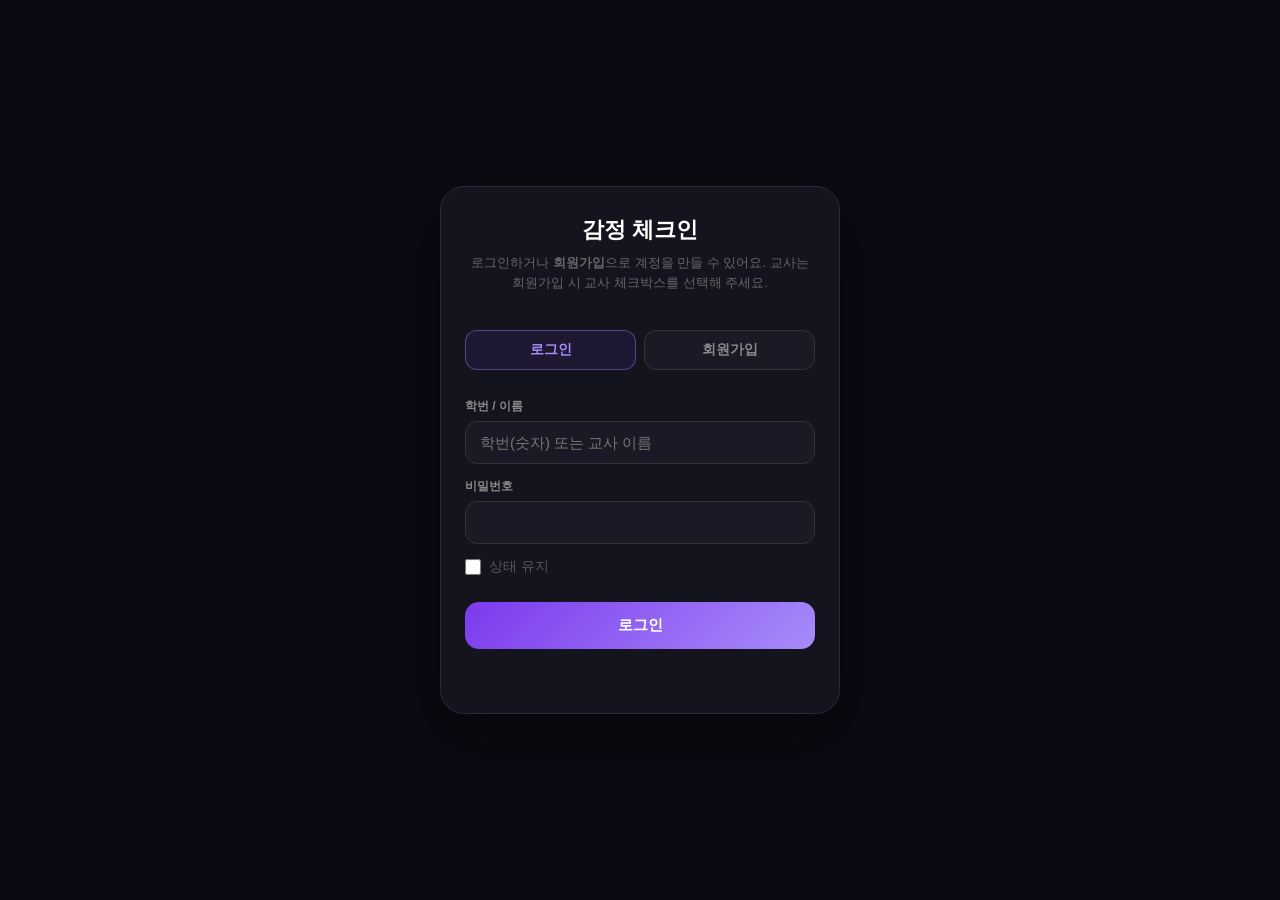
==== commit a1801903: "보안 감사 결과 추가 수정 [Code.gs] - joinClass: 교사가 학생을 자신의 학급에 추가 가능하도록 역할 분기 처리 - leaveClass: 교사가 자신의 학급 학생을" ====
--- a/teacher.html
+++ b/teacher.html
@@ -3,6 +3,15 @@
 <head>
   <meta charset="UTF-8">
   <meta name="viewport" content="width=device-width, initial-scale=1.0, viewport-fit=cover">
+  <!-- Content Security Policy: 외부 스크립트·스타일 로드 차단, API 서버만 허용 -->
+  <meta http-equiv="Content-Security-Policy"
+        content="default-src 'self';
+                 script-src 'self' 'unsafe-inline';
+                 style-src 'self' 'unsafe-inline';
+                 connect-src 'self' https://script.google.com;
+                 img-src 'self' data:;
+                 font-src 'self';
+                 frame-ancestors 'none';">
   <title>교사 대시보드 - 감정 체크인</title>
   <link rel="icon" href="data:image/svg+xml,%3Csvg xmlns='http://www.w3.org/2000/svg' viewBox='0 0 32 32'%3E%3Ctext y='26' font-size='24'%3E📊%3C/text%3E%3C/svg%3E">
   <script>
